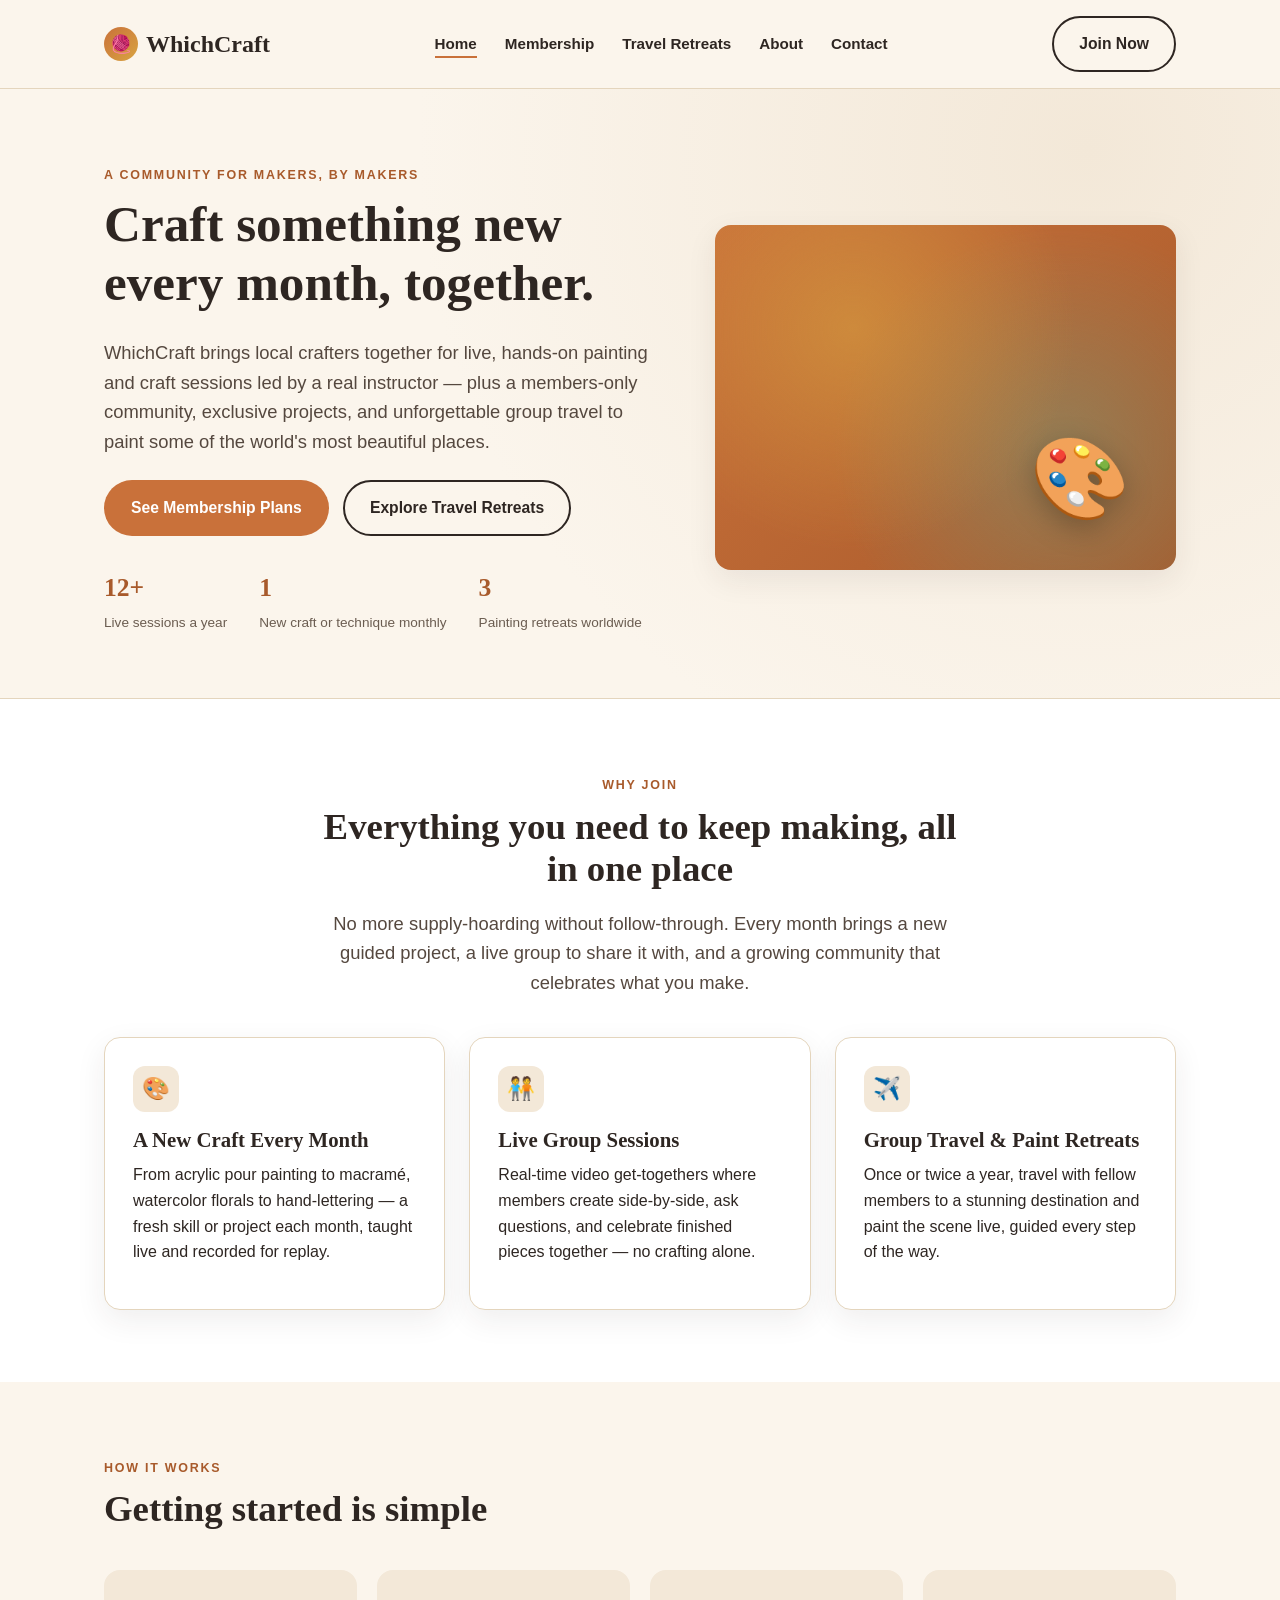
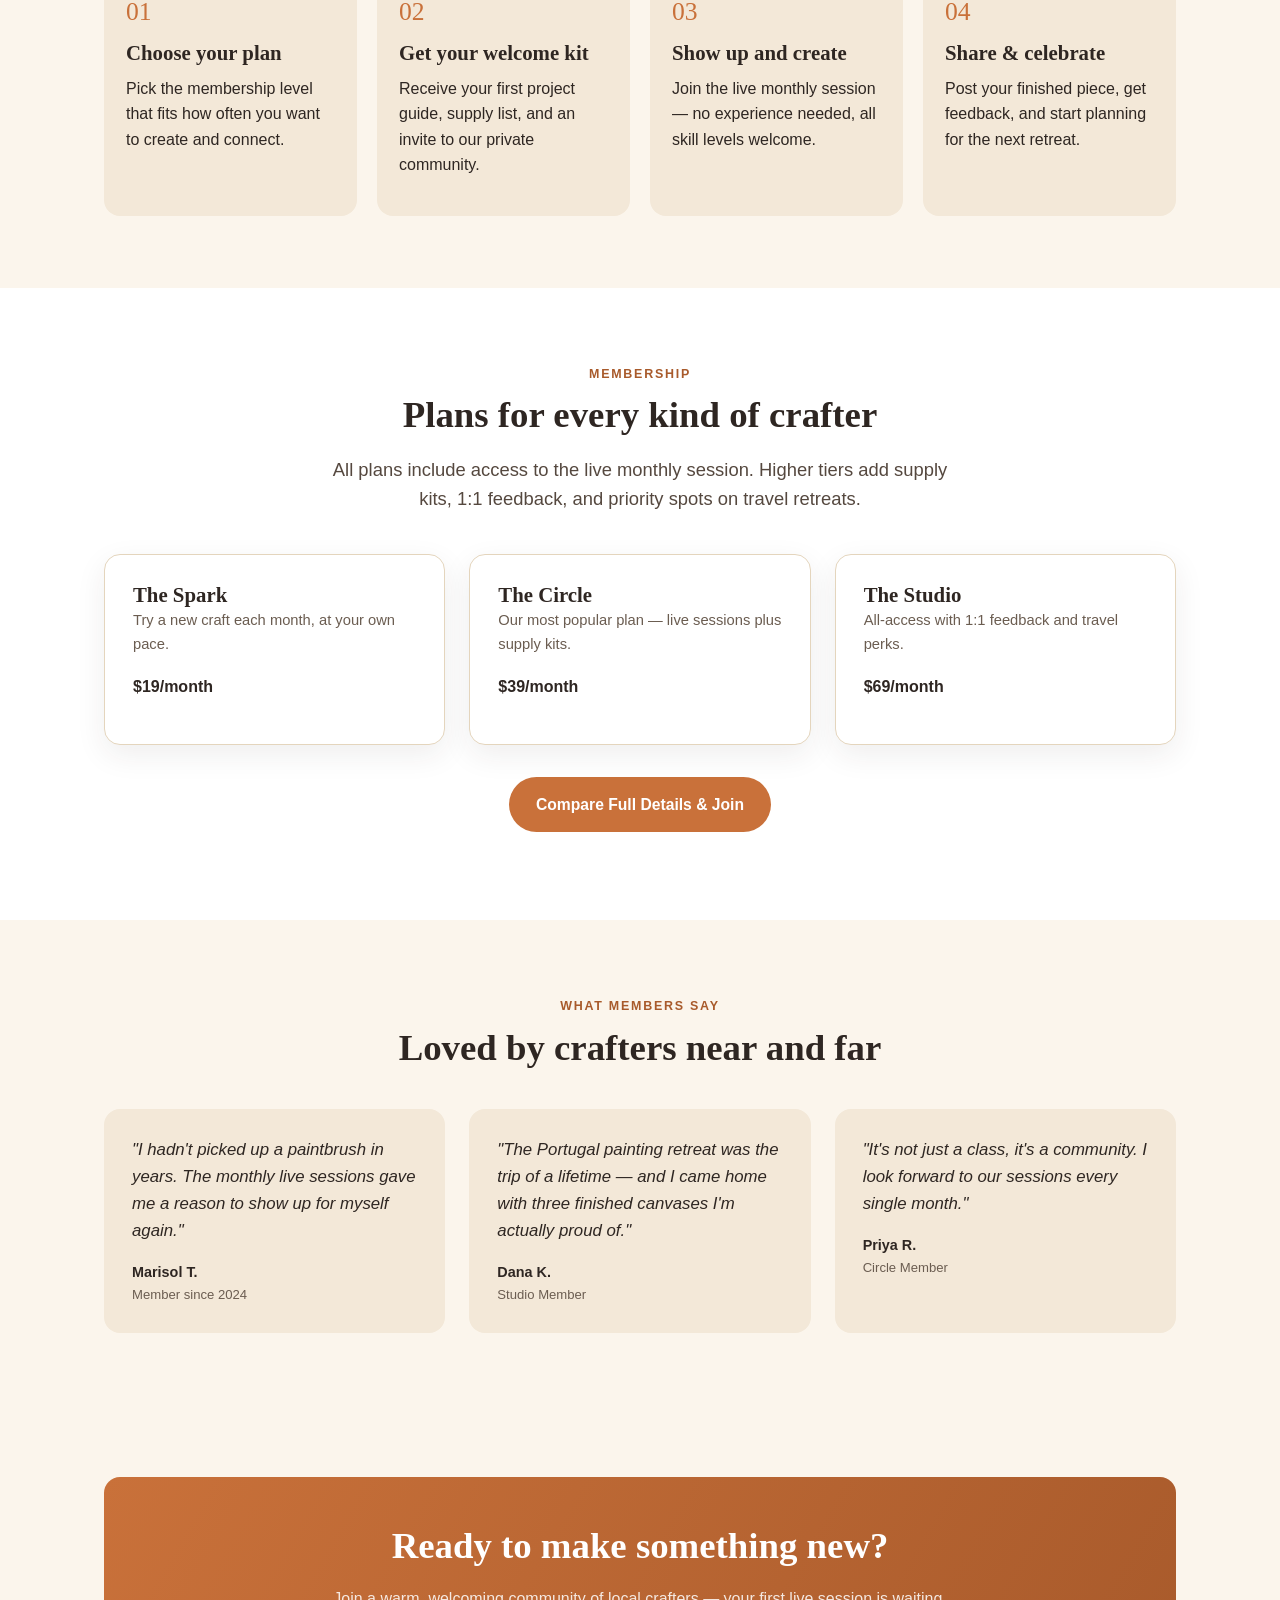
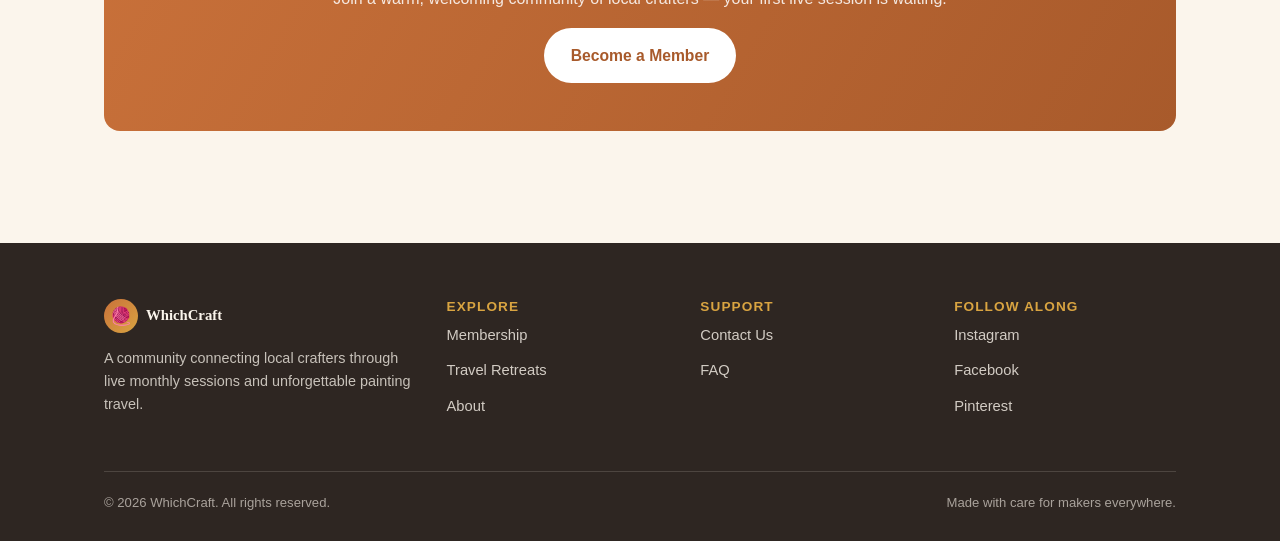
==== index.html @ 5452b260 "Build WhichCraft crafter community site - Home, Membership, Travel Retreats, About, and Contact page" ====
<!doctype html>
<html lang="en">
<head>
<meta charset="UTF-8" />
<meta name="viewport" content="width=device-width, initial-scale=1.0" />
<title>WhichCraft — A Community for Local Crafters</title>
<meta name="description" content="Join WhichCraft: monthly live craft &amp; painting get-togethers, a supportive maker community, and group painting travel retreats around the world." />
<link rel="icon" href="data:image/svg+xml,<svg xmlns=%22http://www.w3.org/2000/svg%22 viewBox=%220 0 100 100%22><text y=%22.9em%22 font-size=%2290%22>🎨</text></svg>" />
<link rel="stylesheet" href="css/style.css" />
</head>
<body>

<header class="site-header">
  <nav class="nav">
    <a href="index.html" class="brand"><span class="mark">🧶</span> WhichCraft</a>
    <ul class="nav-links">
      <li><a href="index.html">Home</a></li>
      <li><a href="membership.html">Membership</a></li>
      <li><a href="travel.html">Travel Retreats</a></li>
      <li><a href="about.html">About</a></li>
      <li><a href="contact.html">Contact</a></li>
    </ul>
    <div class="nav-cta">
      <a href="membership.html" class="btn btn-outline">Join Now</a>
      <button class="nav-toggle" aria-label="Toggle navigation" aria-expanded="false">☰</button>
    </div>
  </nav>
</header>

<section class="hero">
  <div class="wrap hero-grid">
    <div>
      <span class="eyebrow">A community for makers, by makers</span>
      <h1>Craft something new every month, together.</h1>
      <p class="lede">WhichCraft brings local crafters together for live, hands-on painting and craft sessions led by a real instructor — plus a members-only community, exclusive projects, and unforgettable group travel to paint some of the world's most beautiful places.</p>
      <div class="hero-actions">
        <a href="membership.html" class="btn btn-primary">See Membership Plans</a>
        <a href="travel.html" class="btn btn-outline">Explore Travel Retreats</a>
      </div>
      <div class="hero-stats">
        <div class="stat"><b>12+</b><span>Live sessions a year</span></div>
        <div class="stat"><b>1</b><span>New craft or technique monthly</span></div>
        <div class="stat"><b>3</b><span>Painting retreats worldwide</span></div>
      </div>
    </div>
    <div class="hero-art" role="img" aria-label="Illustration of a paintbrush and craft supplies"></div>
  </div>
</section>

<section class="section-alt">
  <div class="wrap">
    <div class="section-head center mx-auto">
      <span class="eyebrow">Why join</span>
      <h2>Everything you need to keep making, all in one place</h2>
      <p class="lede mx-auto">No more supply-hoarding without follow-through. Every month brings a new guided project, a live group to share it with, and a growing community that celebrates what you make.</p>
    </div>
    <div class="grid-3">
      <div class="card">
        <div class="icon">🎨</div>
        <h3>A New Craft Every Month</h3>
        <p>From acrylic pour painting to macramé, watercolor florals to hand-lettering — a fresh skill or project each month, taught live and recorded for replay.</p>
      </div>
      <div class="card">
        <div class="icon">🧑‍🤝‍🧑</div>
        <h3>Live Group Sessions</h3>
        <p>Real-time video get-togethers where members create side-by-side, ask questions, and celebrate finished pieces together — no crafting alone.</p>
      </div>
      <div class="card">
        <div class="icon">✈️</div>
        <h3>Group Travel &amp; Paint Retreats</h3>
        <p>Once or twice a year, travel with fellow members to a stunning destination and paint the scene live, guided every step of the way.</p>
      </div>
    </div>
  </div>
</section>

<section>
  <div class="wrap">
    <div class="section-head">
      <span class="eyebrow">How it works</span>
      <h2>Getting started is simple</h2>
    </div>
    <div class="steps">
      <div class="step">
        <div class="step-num">01</div>
        <h3>Choose your plan</h3>
        <p>Pick the membership level that fits how often you want to create and connect.</p>
      </div>
      <div class="step">
        <div class="step-num">02</div>
        <h3>Get your welcome kit</h3>
        <p>Receive your first project guide, supply list, and an invite to our private community.</p>
      </div>
      <div class="step">
        <div class="step-num">03</div>
        <h3>Show up and create</h3>
        <p>Join the live monthly session — no experience needed, all skill levels welcome.</p>
      </div>
      <div class="step">
        <div class="step-num">04</div>
        <h3>Share &amp; celebrate</h3>
        <p>Post your finished piece, get feedback, and start planning for the next retreat.</p>
      </div>
    </div>
  </div>
</section>

<section class="section-alt">
  <div class="wrap">
    <div class="section-head center mx-auto">
      <span class="eyebrow">Membership</span>
      <h2>Plans for every kind of crafter</h2>
      <p class="lede mx-auto">All plans include access to the live monthly session. Higher tiers add supply kits, 1:1 feedback, and priority spots on travel retreats.</p>
    </div>
    <div class="grid-3">
      <div class="card">
        <h3>The Spark</h3>
        <p class="plan-tagline" style="margin-top:-8px;">Try a new craft each month, at your own pace.</p>
        <p><strong>$19/month</strong></p>
      </div>
      <div class="card">
        <h3>The Circle</h3>
        <p class="plan-tagline" style="margin-top:-8px;">Our most popular plan — live sessions plus supply kits.</p>
        <p><strong>$39/month</strong></p>
      </div>
      <div class="card">
        <h3>The Studio</h3>
        <p class="plan-tagline" style="margin-top:-8px;">All-access with 1:1 feedback and travel perks.</p>
        <p><strong>$69/month</strong></p>
      </div>
    </div>
    <p class="center" style="margin-top:2em;"><a href="membership.html" class="btn btn-primary">Compare Full Details &amp; Join</a></p>
  </div>
</section>

<section>
  <div class="wrap">
    <div class="section-head center mx-auto">
      <span class="eyebrow">What members say</span>
      <h2>Loved by crafters near and far</h2>
    </div>
    <div class="grid-3">
      <div class="quote-card">
        <p>"I hadn't picked up a paintbrush in years. The monthly live sessions gave me a reason to show up for myself again."</p>
        <div class="quote-name">Marisol T.</div>
        <div class="quote-role">Member since 2024</div>
      </div>
      <div class="quote-card">
        <p>"The Portugal painting retreat was the trip of a lifetime — and I came home with three finished canvases I'm actually proud of."</p>
        <div class="quote-name">Dana K.</div>
        <div class="quote-role">Studio Member</div>
      </div>
      <div class="quote-card">
        <p>"It's not just a class, it's a community. I look forward to our sessions every single month."</p>
        <div class="quote-name">Priya R.</div>
        <div class="quote-role">Circle Member</div>
      </div>
    </div>
  </div>
</section>

<section>
  <div class="wrap">
    <div class="cta-band">
      <h2>Ready to make something new?</h2>
      <p>Join a warm, welcoming community of local crafters — your first live session is waiting.</p>
      <a href="membership.html" class="btn btn-light">Become a Member</a>
    </div>
  </div>
</section>

<footer class="site-footer">
  <div class="wrap">
    <div class="footer-grid">
      <div>
        <a href="index.html" class="brand" style="color:var(--cream);"><span class="mark">🧶</span> WhichCraft</a>
        <p style="margin-top:14px; color:rgba(251,245,236,0.75); font-size:0.9rem;">A community connecting local crafters through live monthly sessions and unforgettable painting travel.</p>
      </div>
      <div>
        <h4>Explore</h4>
        <ul>
          <li><a href="membership.html">Membership</a></li>
          <li><a href="travel.html">Travel Retreats</a></li>
          <li><a href="about.html">About</a></li>
        </ul>
      </div>
      <div>
        <h4>Support</h4>
        <ul>
          <li><a href="contact.html">Contact Us</a></li>
          <li><a href="membership.html#faq">FAQ</a></li>
        </ul>
      </div>
      <div>
        <h4>Follow Along</h4>
        <ul>
          <li><a href="#">Instagram</a></li>
          <li><a href="#">Facebook</a></li>
          <li><a href="#">Pinterest</a></li>
        </ul>
      </div>
    </div>
    <div class="footer-bottom">
      <span>© <span id="year"></span> WhichCraft. All rights reserved.</span>
      <span>Made with care for makers everywhere.</span>
    </div>
  </div>
</footer>

<script src="js/main.js"></script>
</body>
</html>
---- css/style.css ----
/* =========================================================
   WhichCraft — shared stylesheet
   A warm, handmade-feeling palette for a crafting community site.
   ========================================================= */

:root {
  --clay: #c9713a;
  --clay-dark: #a85a2b;
  --ink: #2e2622;
  --cream: #fbf5ec;
  --cream-alt: #f3e8d8;
  --sage: #7c9473;
  --sage-dark: #5f7458;
  --gold: #d9a441;
  --line: #e4d5bd;
  --white: #ffffff;
  --shadow: 0 10px 30px rgba(46, 38, 34, 0.08);
  --radius: 16px;
  --max: 1120px;
  --serif: Georgia, 'Iowan Old Style', 'Palatino Linotype', Palatino, serif;
  --sans: -apple-system, BlinkMacSystemFont, 'Segoe UI', Helvetica, Arial, sans-serif;
}

* { box-sizing: border-box; }

html { scroll-behavior: smooth; }

body {
  margin: 0;
  font-family: var(--sans);
  color: var(--ink);
  background: var(--cream);
  line-height: 1.6;
}

img { max-width: 100%; display: block; }

a { color: inherit; }

.wrap {
  max-width: var(--max);
  margin: 0 auto;
  padding: 0 24px;
}

h1, h2, h3, h4 {
  font-family: var(--serif);
  font-weight: 700;
  line-height: 1.15;
  margin: 0 0 0.5em;
}

h1 { font-size: clamp(2.1rem, 4vw, 3.2rem); }
h2 { font-size: clamp(1.6rem, 3vw, 2.3rem); }
h3 { font-size: 1.3rem; }

p { margin: 0 0 1em; }

.eyebrow {
  display: inline-block;
  font-size: 0.78rem;
  letter-spacing: 0.14em;
  text-transform: uppercase;
  color: var(--clay-dark);
  font-weight: 700;
  margin-bottom: 0.75em;
}

.lede {
  font-size: 1.15rem;
  color: #55483f;
  max-width: 62ch;
}

/* ---------- Buttons ---------- */
.btn {
  display: inline-block;
  padding: 0.85em 1.6em;
  border-radius: 999px;
  font-weight: 700;
  font-size: 0.98rem;
  text-decoration: none;
  border: 2px solid transparent;
  cursor: pointer;
  transition: transform 0.15s ease, box-shadow 0.15s ease, background 0.15s ease;
}
.btn-primary {
  background: var(--clay);
  color: var(--white);
}
.btn-primary:hover { background: var(--clay-dark); transform: translateY(-1px); }
.btn-outline {
  background: transparent;
  border-color: var(--ink);
  color: var(--ink);
}
.btn-outline:hover { background: var(--ink); color: var(--white); }
.btn-light {
  background: var(--white);
  color: var(--clay-dark);
}
.btn-light:hover { transform: translateY(-1px); box-shadow: var(--shadow); }
.btn-block { display: block; width: 100%; text-align: center; }
.btn:disabled, .btn[aria-disabled="true"] {
  opacity: 0.55;
  cursor: not-allowed;
  transform: none !important;
}

/* ---------- Header / nav ---------- */
.site-header {
  position: sticky;
  top: 0;
  z-index: 50;
  background: rgba(251, 245, 236, 0.92);
  backdrop-filter: blur(6px);
  border-bottom: 1px solid var(--line);
}
.nav {
  display: flex;
  align-items: center;
  justify-content: space-between;
  padding: 16px 24px;
  max-width: var(--max);
  margin: 0 auto;
}
.brand {
  font-family: var(--serif);
  font-size: 1.5rem;
  font-weight: 700;
  text-decoration: none;
  color: var(--ink);
  display: flex;
  align-items: center;
  gap: 8px;
}
.brand .mark {
  width: 34px; height: 34px;
  border-radius: 50%;
  background: linear-gradient(135deg, var(--clay), var(--gold));
  display: inline-flex;
  align-items: center;
  justify-content: center;
  color: var(--white);
  font-size: 1.1rem;
}
.nav-links {
  display: flex;
  align-items: center;
  gap: 28px;
  list-style: none;
  margin: 0;
  padding: 0;
}
.nav-links a {
  text-decoration: none;
  font-weight: 600;
  font-size: 0.95rem;
  color: var(--ink);
  padding-bottom: 4px;
  border-bottom: 2px solid transparent;
}
.nav-links a:hover, .nav-links a.active { border-color: var(--clay); }
.nav-cta { display: flex; align-items: center; gap: 12px; }
.nav-toggle {
  display: none;
  background: none;
  border: none;
  font-size: 1.6rem;
  cursor: pointer;
  color: var(--ink);
}

@media (max-width: 860px) {
  .nav-toggle { display: block; }
  .nav-links {
    position: absolute;
    top: 100%;
    left: 0;
    right: 0;
    background: var(--cream);
    flex-direction: column;
    align-items: flex-start;
    padding: 18px 24px;
    gap: 16px;
    border-bottom: 1px solid var(--line);
    display: none;
  }
  .nav-links.open { display: flex; }
  .nav-cta .btn-outline { display: none; }
}

/* ---------- Hero ---------- */
.hero {
  padding: 72px 0 64px;
  background: radial-gradient(circle at 85% 10%, var(--cream-alt), var(--cream) 55%);
  border-bottom: 1px solid var(--line);
}
.hero-grid {
  display: grid;
  grid-template-columns: 1.1fr 0.9fr;
  gap: 48px;
  align-items: center;
}
@media (max-width: 860px) { .hero-grid { grid-template-columns: 1fr; } }
.hero-actions { display: flex; gap: 14px; flex-wrap: wrap; margin-top: 1.5em; }
.hero-art {
  aspect-ratio: 4/3;
  border-radius: var(--radius);
  background:
    radial-gradient(circle at 30% 30%, rgba(217,164,65,0.55), transparent 55%),
    radial-gradient(circle at 75% 65%, rgba(124,148,115,0.55), transparent 55%),
    linear-gradient(135deg, var(--clay), var(--clay-dark));
  box-shadow: var(--shadow);
  position: relative;
  overflow: hidden;
}
.hero-art::after {
  content: "🎨";
  position: absolute;
  font-size: 5rem;
  right: 10%;
  bottom: 8%;
  filter: drop-shadow(0 8px 14px rgba(0,0,0,0.25));
}
.hero-stats {
  display: flex;
  gap: 32px;
  margin-top: 2em;
  flex-wrap: wrap;
}
.stat b { display: block; font-family: var(--serif); font-size: 1.6rem; color: var(--clay-dark); }
.stat span { font-size: 0.85rem; color: #6b5d51; }

/* ---------- Sections ---------- */
section { padding: 72px 0; }
.section-tight { padding: 48px 0; }
.section-alt { background: var(--white); }
.section-dark {
  background: var(--ink);
  color: var(--cream);
}
.section-dark .eyebrow { color: var(--gold); }
.section-head { max-width: 640px; margin-bottom: 2.5em; }
.section-head.center { margin-left: auto; margin-right: auto; text-align: center; }

/* ---------- Cards / grids ---------- */
.grid-3 { display: grid; grid-template-columns: repeat(3, 1fr); gap: 24px; }
.grid-2 { display: grid; grid-template-columns: repeat(2, 1fr); gap: 24px; }
@media (max-width: 860px) { .grid-3, .grid-2 { grid-template-columns: 1fr; } }

.card {
  background: var(--white);
  border: 1px solid var(--line);
  border-radius: var(--radius);
  padding: 28px;
  box-shadow: var(--shadow);
}
.card .icon {
  width: 46px; height: 46px;
  border-radius: 12px;
  background: var(--cream-alt);
  display: flex; align-items: center; justify-content: center;
  font-size: 1.4rem;
  margin-bottom: 16px;
}

/* ---------- Pricing / membership ---------- */
.pricing-grid {
  display: grid;
  grid-template-columns: repeat(3, 1fr);
  gap: 24px;
  align-items: stretch;
}
@media (max-width: 940px) { .pricing-grid { grid-template-columns: 1fr; } }

.plan {
  background: var(--white);
  border: 1px solid var(--line);
  border-radius: var(--radius);
  padding: 32px 28px;
  display: flex;
  flex-direction: column;
  box-shadow: var(--shadow);
  position: relative;
}
.plan.featured {
  border: 2px solid var(--clay);
  transform: translateY(-8px);
}
.plan-badge {
  position: absolute;
  top: -14px;
  left: 28px;
  background: var(--clay);
  color: var(--white);
  font-size: 0.72rem;
  font-weight: 700;
  letter-spacing: 0.08em;
  text-transform: uppercase;
  padding: 6px 14px;
  border-radius: 999px;
}
.plan-name { font-family: var(--serif); font-size: 1.35rem; margin-bottom: 0.2em; }
.plan-tagline { color: #6b5d51; font-size: 0.92rem; margin-bottom: 1.2em; }
.plan-price { font-family: var(--serif); font-size: 2.4rem; color: var(--clay-dark); margin-bottom: 0.1em; }
.plan-price span { font-family: var(--sans); font-size: 0.95rem; color: #6b5d51; font-weight: 500; }
.plan-features {
  list-style: none;
  margin: 1.4em 0;
  padding: 0;
  flex-grow: 1;
}
.plan-features li {
  padding: 8px 0 8px 28px;
  position: relative;
  font-size: 0.95rem;
  border-top: 1px solid var(--line);
}
.plan-features li:first-child { border-top: none; }
.plan-features li::before {
  content: "✓";
  position: absolute;
  left: 0;
  color: var(--sage-dark);
  font-weight: 700;
}
.plan-note { font-size: 0.8rem; color: #8a7b6e; margin-top: 0.5em; }

/* ---------- Timeline / how it works ---------- */
.steps {
  display: grid;
  grid-template-columns: repeat(4, 1fr);
  gap: 20px;
}
@media (max-width: 860px) { .steps { grid-template-columns: 1fr 1fr; } }
@media (max-width: 540px) { .steps { grid-template-columns: 1fr; } }
.step {
  background: var(--cream-alt);
  border-radius: var(--radius);
  padding: 22px;
}
.step-num {
  font-family: var(--serif);
  font-size: 1.6rem;
  color: var(--clay);
  margin-bottom: 8px;
}

/* ---------- Testimonials ---------- */
.quote-card {
  background: var(--cream-alt);
  border-radius: var(--radius);
  padding: 28px;
}
.quote-card p { font-style: italic; font-size: 1.05rem; }
.quote-name { font-weight: 700; font-size: 0.9rem; }
.quote-role { font-size: 0.82rem; color: #6b5d51; }

/* ---------- Travel destination cards ---------- */
.dest-card {
  border-radius: var(--radius);
  overflow: hidden;
  border: 1px solid var(--line);
  background: var(--white);
  box-shadow: var(--shadow);
}
.dest-photo {
  aspect-ratio: 16/10;
  background: linear-gradient(135deg, var(--sage), var(--sage-dark));
  display: flex; align-items: center; justify-content: center;
  font-size: 2.6rem;
  color: rgba(255,255,255,0.9);
}
.dest-body { padding: 22px; }
.dest-meta {
  display: flex;
  gap: 14px;
  flex-wrap: wrap;
  font-size: 0.82rem;
  color: #6b5d51;
  margin: 10px 0 14px;
}
.dest-meta span { display: inline-flex; align-items: center; gap: 5px; }
.tag {
  display: inline-block;
  background: var(--cream-alt);
  color: var(--clay-dark);
  font-size: 0.75rem;
  font-weight: 700;
  padding: 4px 10px;
  border-radius: 999px;
  margin: 0 6px 6px 0;
}

/* ---------- Forms ---------- */
.form-card {
  background: var(--white);
  border: 1px solid var(--line);
  border-radius: var(--radius);
  padding: 32px;
  box-shadow: var(--shadow);
}
.field { margin-bottom: 20px; }
.field label {
  display: block;
  font-weight: 700;
  font-size: 0.9rem;
  margin-bottom: 6px;
}
.field .hint { font-size: 0.8rem; color: #8a7b6e; margin-top: 4px; }
input[type="text"],
input[type="email"],
input[type="tel"],
select,
textarea {
  width: 100%;
  padding: 0.75em 0.9em;
  border: 1.5px solid var(--line);
  border-radius: 10px;
  font-size: 1rem;
  font-family: var(--sans);
  background: var(--cream);
  color: var(--ink);
}
input:focus, select:focus, textarea:focus {
  outline: none;
  border-color: var(--clay);
  background: var(--white);
}
textarea { resize: vertical; min-height: 110px; }

.plan-picker {
  display: grid;
  grid-template-columns: repeat(3, 1fr);
  gap: 12px;
}
@media (max-width: 700px) { .plan-picker { grid-template-columns: 1fr; } }
.plan-option {
  border: 1.5px solid var(--line);
  border-radius: 12px;
  padding: 14px;
  cursor: pointer;
  background: var(--cream);
  transition: border-color 0.15s ease, background 0.15s ease;
}
.plan-option:has(input:checked) {
  border-color: var(--clay);
  background: var(--cream-alt);
}
.plan-option input { margin-right: 8px; }
.plan-option .po-name { font-weight: 700; }
.plan-option .po-price { color: var(--clay-dark); font-size: 0.9rem; }

.checkbox-row { display: flex; align-items: flex-start; gap: 10px; }
.checkbox-row input { margin-top: 4px; }
.checkbox-row label { font-weight: 500; font-size: 0.88rem; }

.form-note {
  background: var(--cream-alt);
  border: 1px dashed var(--clay);
  border-radius: 12px;
  padding: 14px 18px;
  font-size: 0.86rem;
  color: #6b5d51;
  margin-top: 20px;
}

.form-status {
  margin-top: 16px;
  font-size: 0.9rem;
  font-weight: 700;
  display: none;
}
.form-status.show { display: block; }
.form-status.ok { color: var(--sage-dark); }
.form-status.err { color: #a83a3a; }

/* ---------- FAQ ---------- */
.faq-item {
  border-bottom: 1px solid var(--line);
  padding: 18px 0;
}
.faq-item summary {
  font-weight: 700;
  cursor: pointer;
  font-size: 1.02rem;
  list-style: none;
  display: flex;
  justify-content: space-between;
  align-items: center;
}
.faq-item summary::-webkit-details-marker { display: none; }
.faq-item summary::after { content: "+"; font-size: 1.4rem; color: var(--clay); }
.faq-item[open] summary::after { content: "–"; }
.faq-item p { margin-top: 12px; color: #55483f; }

/* ---------- CTA band ---------- */
.cta-band {
  background: linear-gradient(120deg, var(--clay), var(--clay-dark));
  color: var(--white);
  border-radius: var(--radius);
  padding: 48px;
  text-align: center;
}
.cta-band h2 { color: var(--white); }
.cta-band p { color: rgba(255,255,255,0.85); }

/* ---------- Footer ---------- */
.site-footer {
  background: var(--ink);
  color: var(--cream);
  padding: 56px 0 28px;
  margin-top: 40px;
}
.footer-grid {
  display: grid;
  grid-template-columns: 1.4fr 1fr 1fr 1fr;
  gap: 32px;
  margin-bottom: 40px;
}
@media (max-width: 780px) { .footer-grid { grid-template-columns: 1fr 1fr; } }
.footer-grid h4 { color: var(--gold); font-size: 0.85rem; letter-spacing: 0.08em; text-transform: uppercase; font-family: var(--sans); }
.footer-grid ul { list-style: none; margin: 0; padding: 0; }
.footer-grid li { margin-bottom: 10px; }
.footer-grid a { text-decoration: none; color: rgba(251,245,236,0.8); font-size: 0.92rem; }
.footer-grid a:hover { color: var(--white); }
.footer-bottom {
  border-top: 1px solid rgba(251,245,236,0.15);
  padding-top: 20px;
  display: flex;
  justify-content: space-between;
  flex-wrap: wrap;
  gap: 10px;
  font-size: 0.82rem;
  color: rgba(251,245,236,0.6);
}

/* ---------- Page hero (inner pages) ---------- */
.page-hero {
  padding: 56px 0 44px;
  background: var(--cream-alt);
  border-bottom: 1px solid var(--line);
}

/* ---------- Utility ---------- */
.mt-0 { margin-top: 0; }
.center { text-align: center; }
.mx-auto { margin-left: auto; margin-right: auto; }
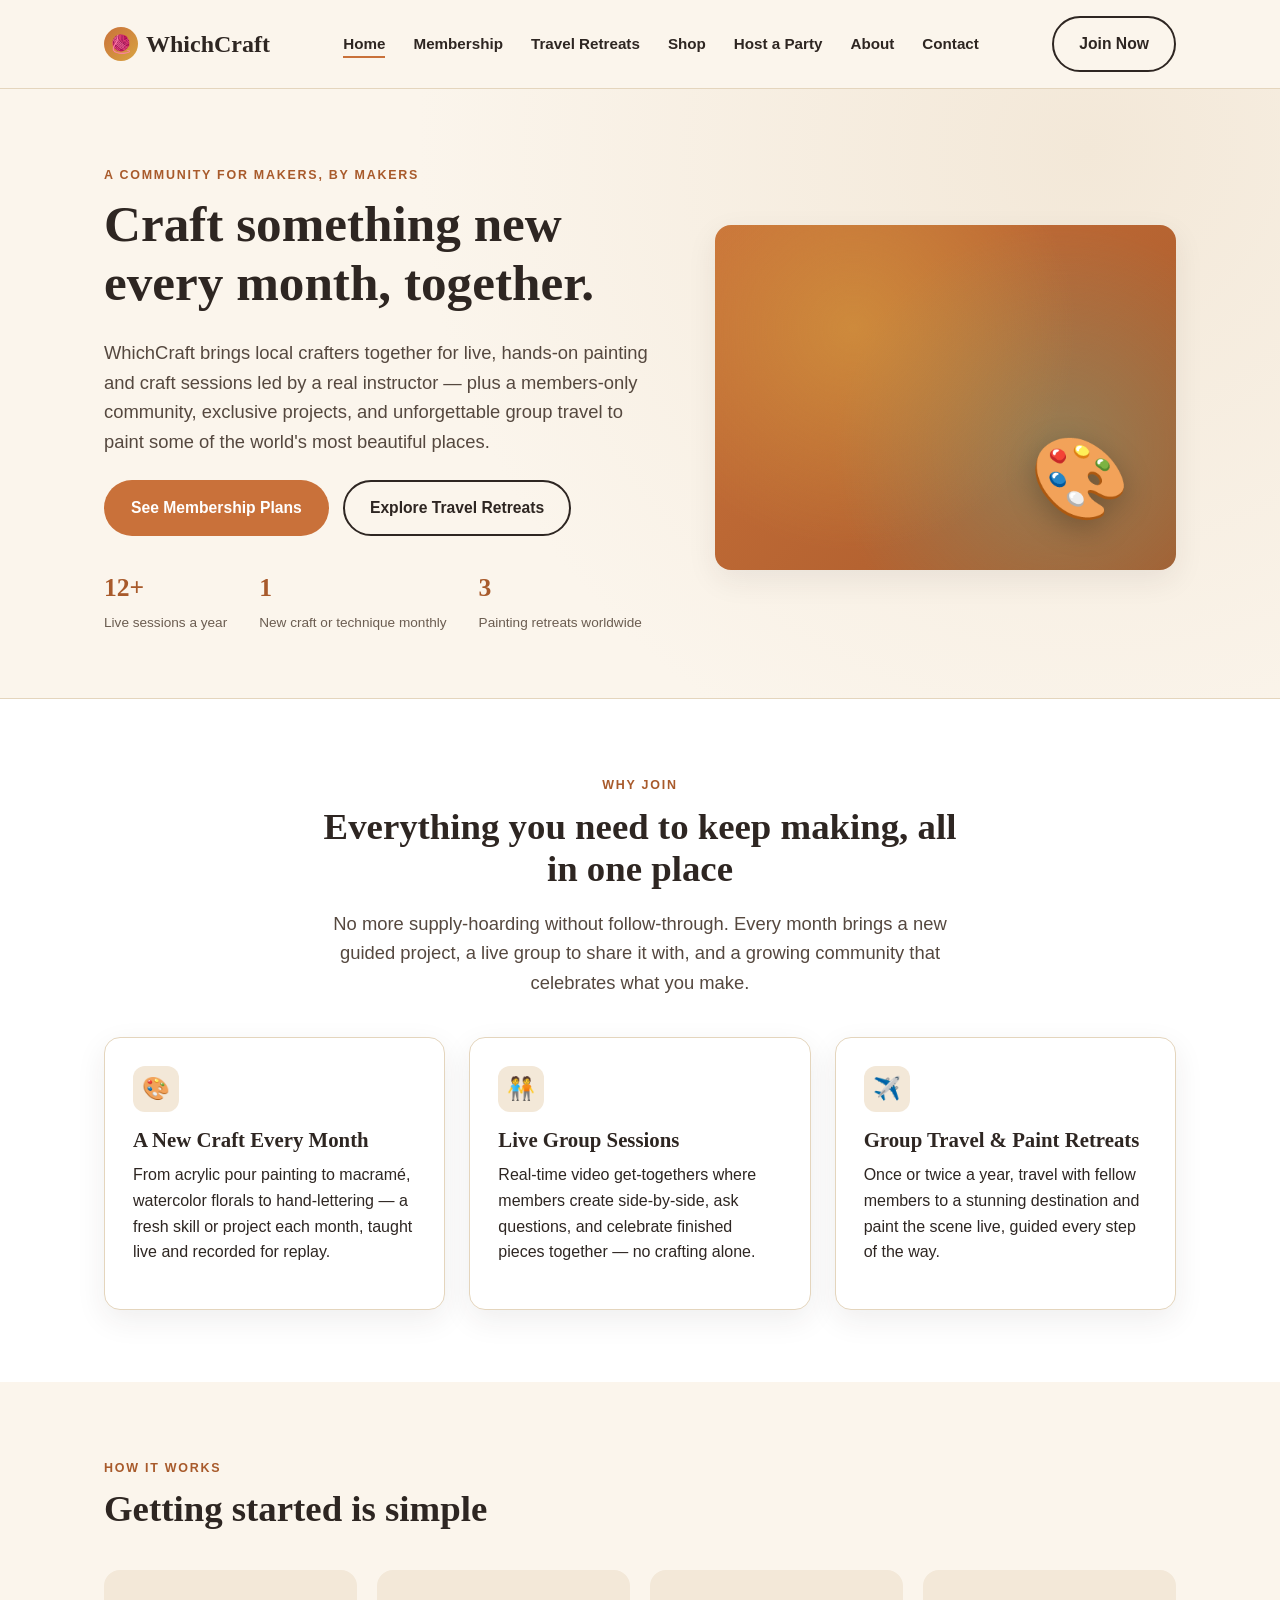
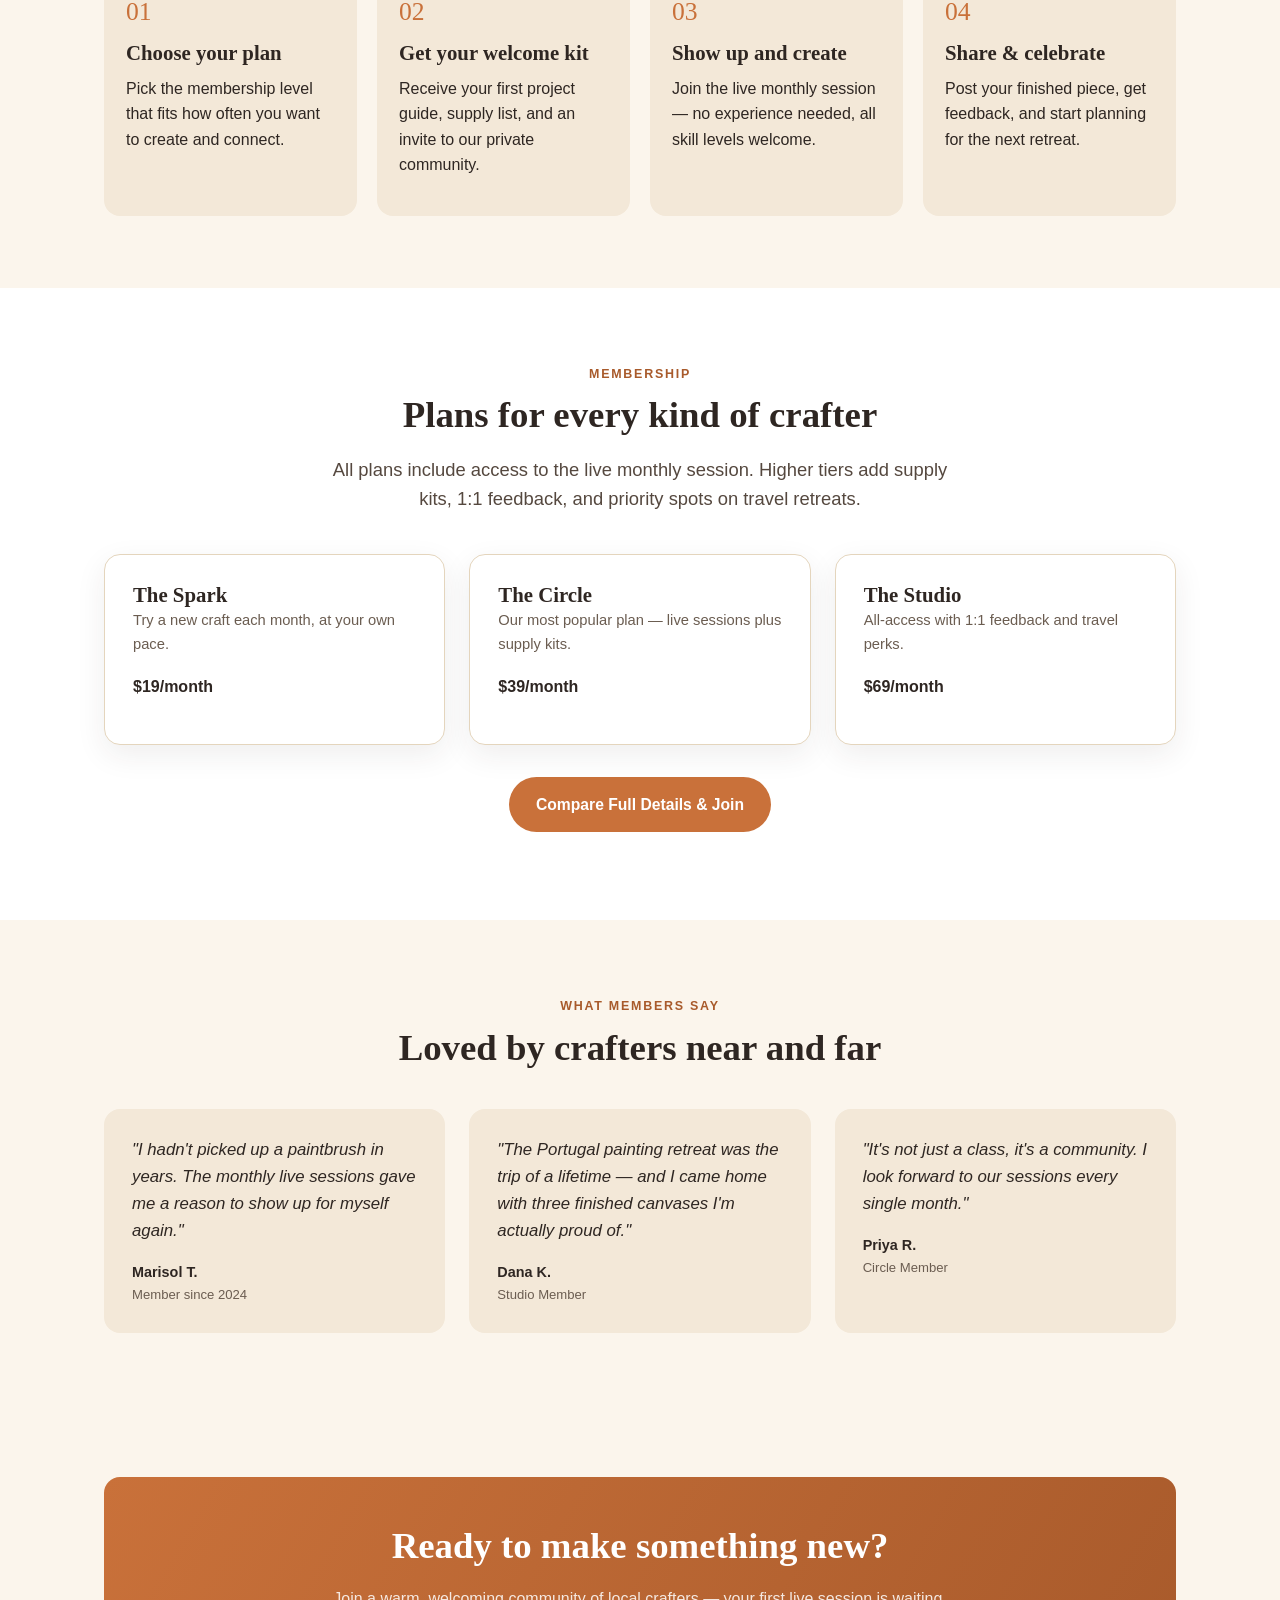
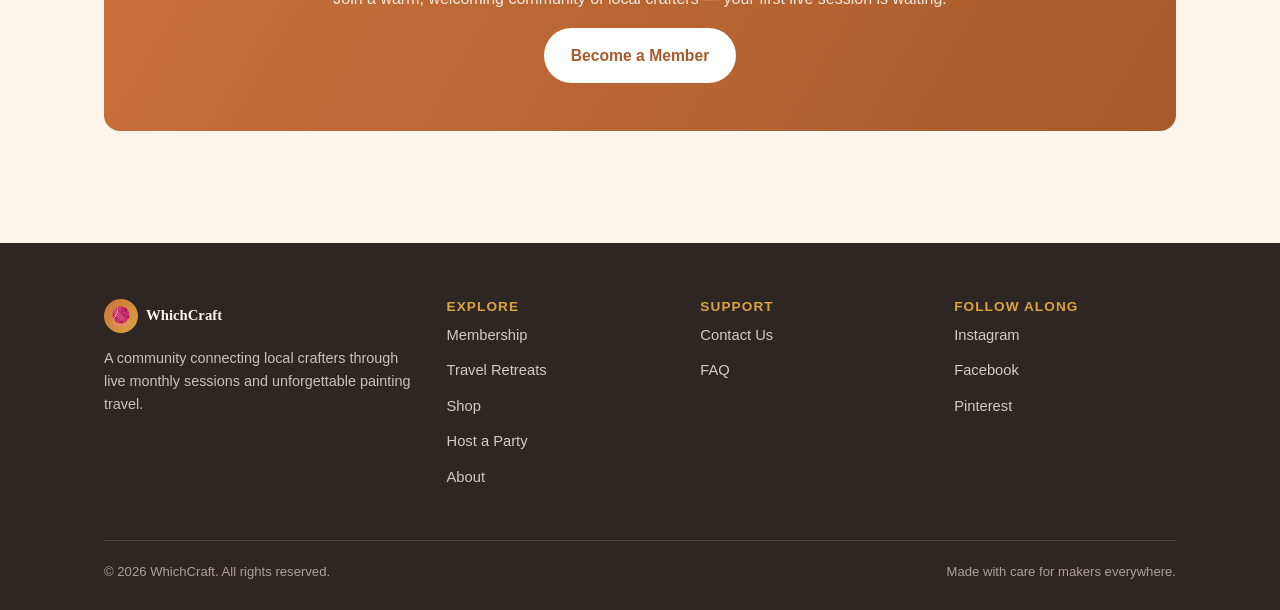
==== commit ff0e51ef: "Add Host a Party and Shop/Marketplace pages - host.html: application form for members to host a home" ====
--- a/index.html
+++ b/index.html
@@ -17,6 +17,8 @@
       <li><a href="index.html">Home</a></li>
       <li><a href="membership.html">Membership</a></li>
       <li><a href="travel.html">Travel Retreats</a></li>
+      <li><a href="shop.html">Shop</a></li>
+      <li><a href="host.html">Host a Party</a></li>
       <li><a href="about.html">About</a></li>
       <li><a href="contact.html">Contact</a></li>
     </ul>
@@ -181,6 +183,8 @@
         <ul>
           <li><a href="membership.html">Membership</a></li>
           <li><a href="travel.html">Travel Retreats</a></li>
+          <li><a href="shop.html">Shop</a></li>
+          <li><a href="host.html">Host a Party</a></li>
           <li><a href="about.html">About</a></li>
         </ul>
       </div>
--- a/css/style.css
+++ b/css/style.css
@@ -476,6 +476,46 @@
 .form-status.ok { color: var(--sage-dark); }
 .form-status.err { color: #a83a3a; }
 
+/* ---------- Teachers ---------- */
+.teacher-grid {
+  display: grid;
+  grid-template-columns: repeat(2, 1fr);
+  gap: 32px;
+}
+@media (max-width: 780px) { .teacher-grid { grid-template-columns: 1fr; } }
+.teacher-card {
+  background: var(--white);
+  border: 1px solid var(--line);
+  border-radius: var(--radius);
+  padding: 32px;
+  box-shadow: var(--shadow);
+  text-align: center;
+}
+.teacher-avatar {
+  width: 120px; height: 120px;
+  margin: 0 auto 20px;
+  border-radius: 50%;
+  display: flex; align-items: center; justify-content: center;
+  font-size: 2.6rem;
+  color: var(--white);
+  background: linear-gradient(135deg, var(--clay), var(--gold));
+}
+.teacher-card:nth-child(2) .teacher-avatar {
+  background: linear-gradient(135deg, var(--sage), var(--sage-dark));
+}
+.teacher-name { font-family: var(--serif); font-size: 1.4rem; margin-bottom: 0.15em; }
+.teacher-role {
+  font-size: 0.82rem;
+  font-weight: 700;
+  letter-spacing: 0.06em;
+  text-transform: uppercase;
+  color: var(--clay-dark);
+  margin-bottom: 1em;
+}
+.teacher-card p { text-align: left; }
+.teacher-specialties { margin-top: 1.2em; text-align: left; }
+.teacher-specialties .tag { margin-bottom: 6px; }
+
 /* ---------- FAQ ---------- */
 .faq-item {
   border-bottom: 1px solid var(--line);
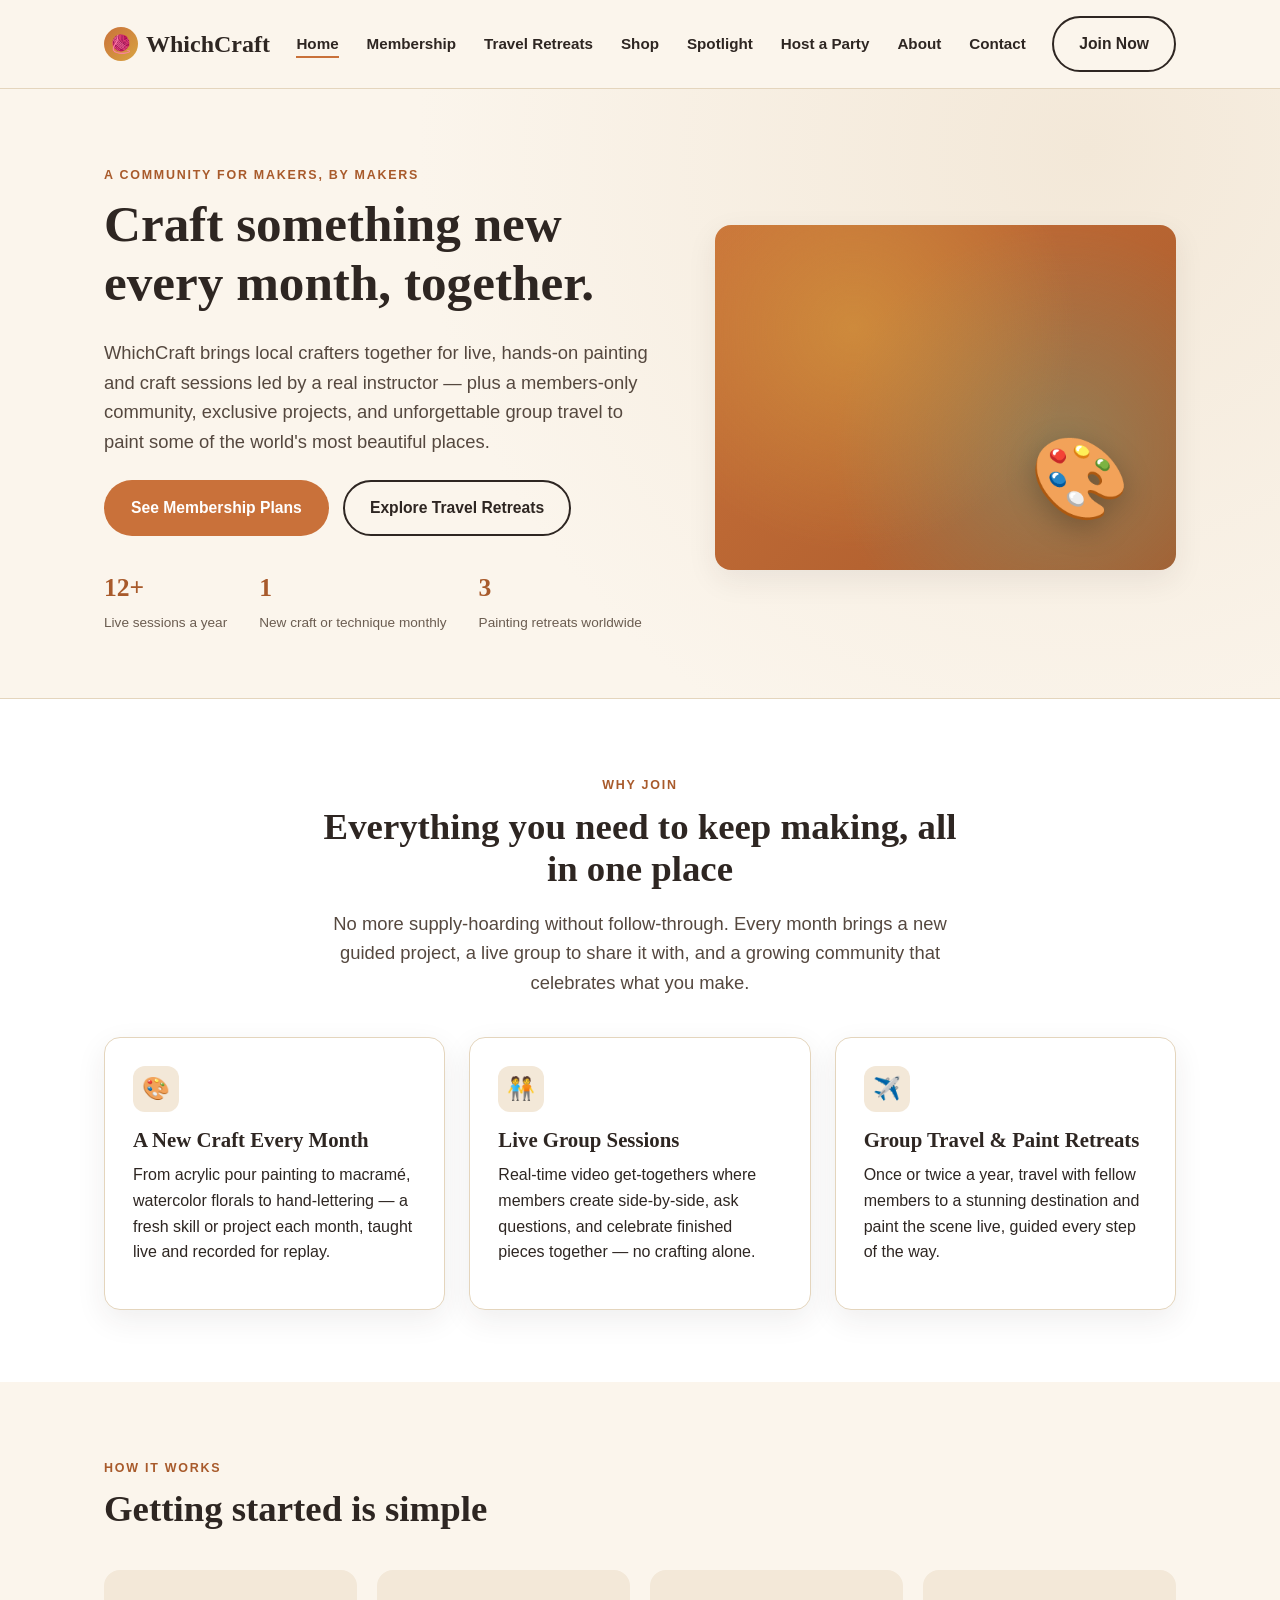
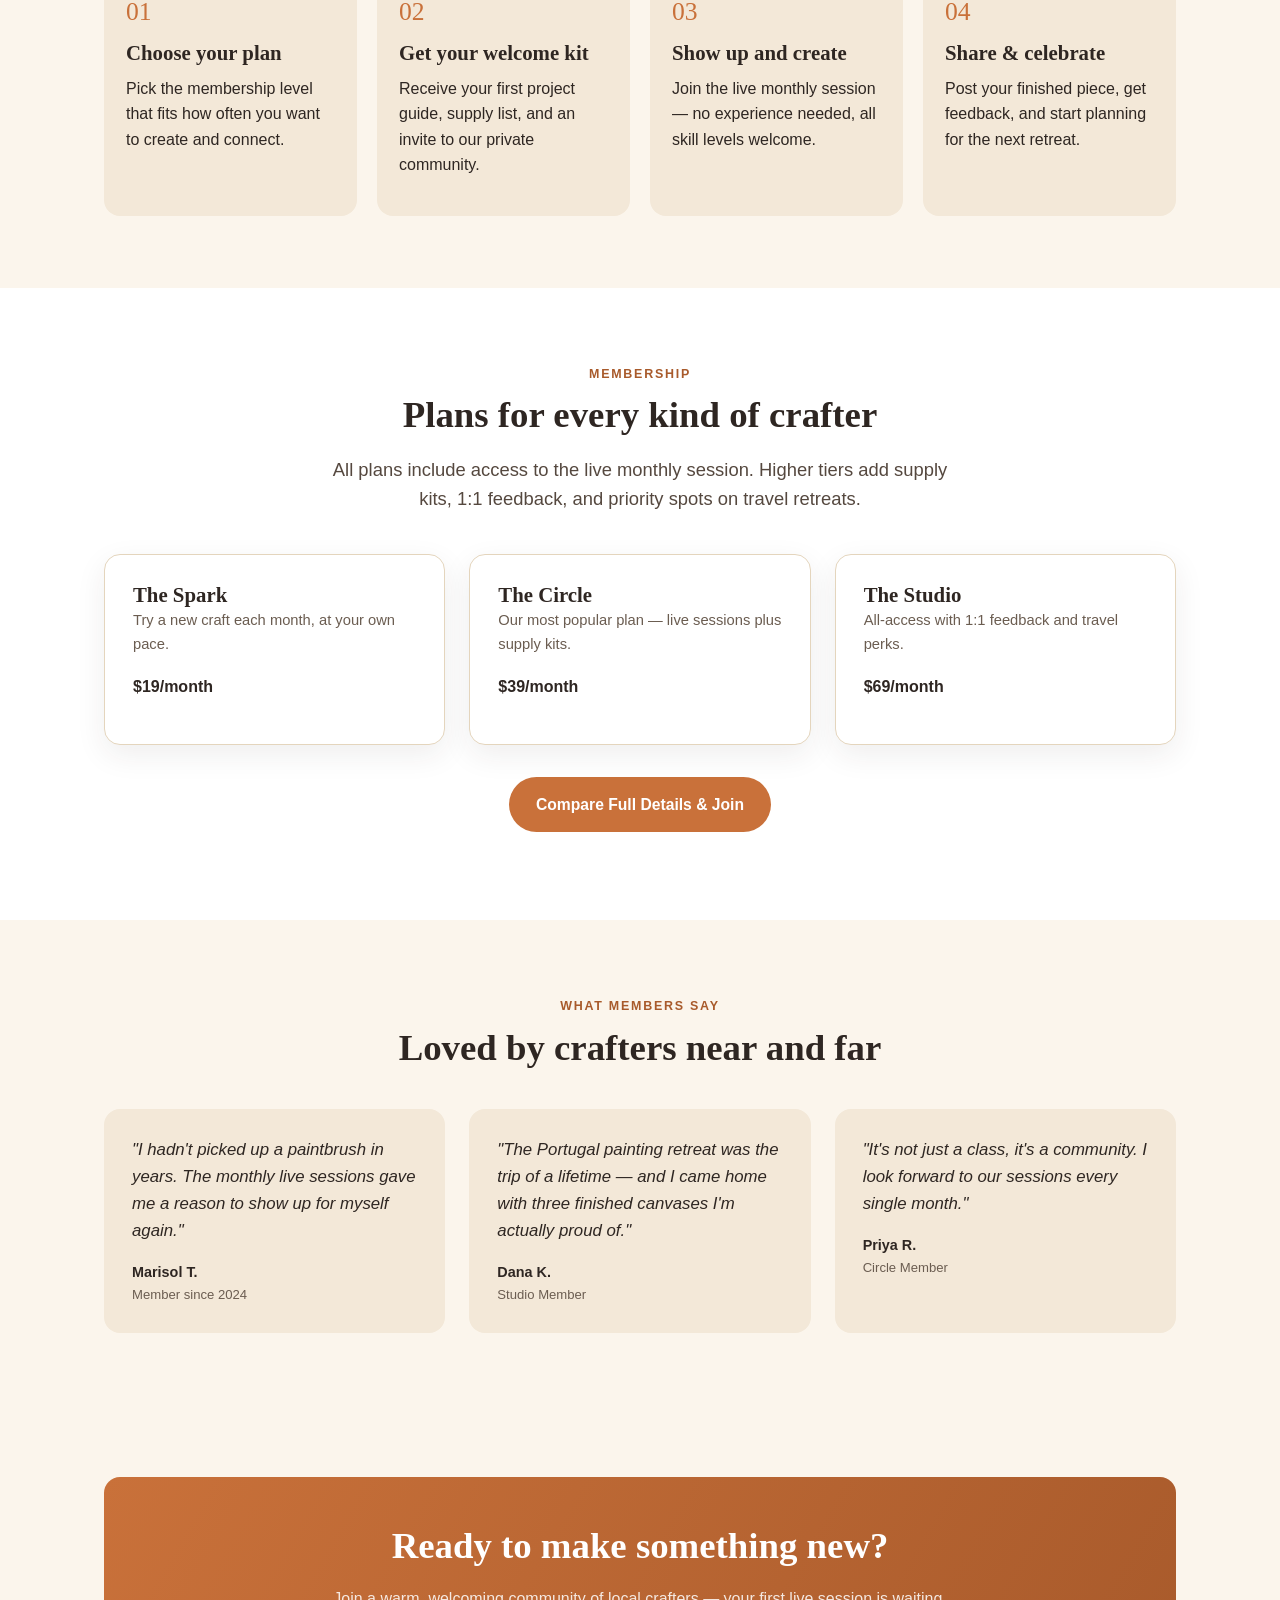
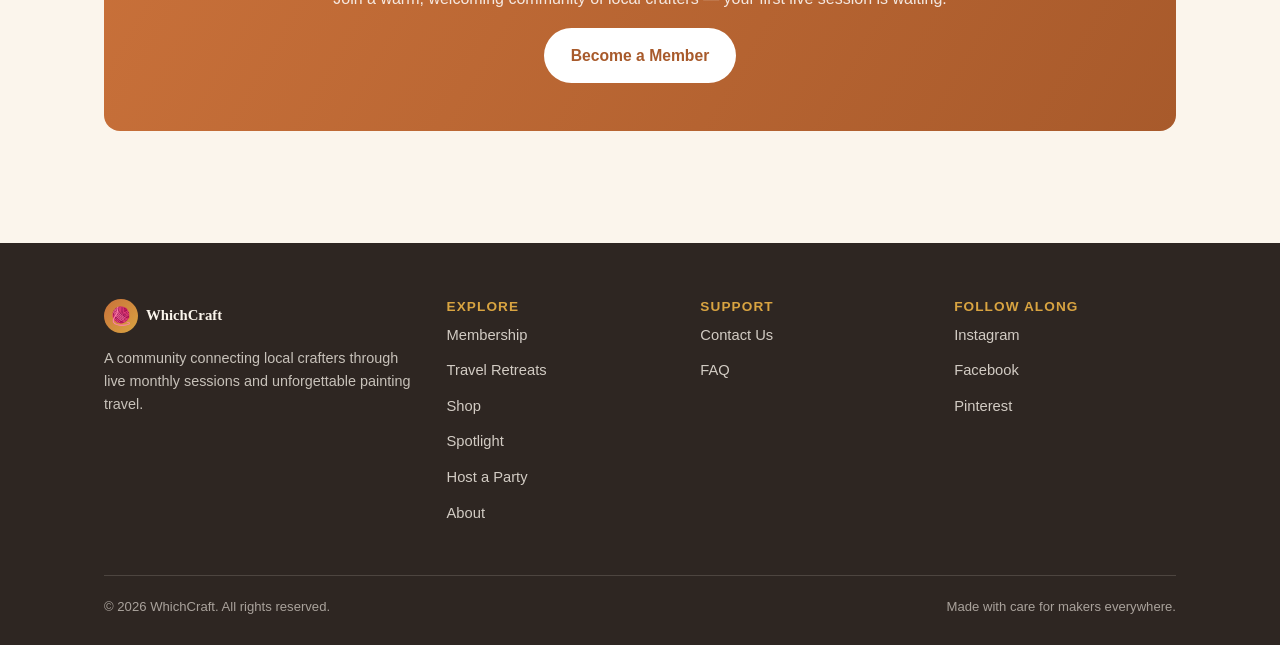
==== commit 1e4bf7df: "Restructure membership tiers and add Spotlight page - Circle is now the highest purchasable tier (wa" ====
--- a/index.html
+++ b/index.html
@@ -18,6 +18,7 @@
       <li><a href="membership.html">Membership</a></li>
       <li><a href="travel.html">Travel Retreats</a></li>
       <li><a href="shop.html">Shop</a></li>
+      <li><a href="spotlight.html">Spotlight</a></li>
       <li><a href="host.html">Host a Party</a></li>
       <li><a href="about.html">About</a></li>
       <li><a href="contact.html">Contact</a></li>
@@ -184,6 +185,7 @@
           <li><a href="membership.html">Membership</a></li>
           <li><a href="travel.html">Travel Retreats</a></li>
           <li><a href="shop.html">Shop</a></li>
+          <li><a href="spotlight.html">Spotlight</a></li>
           <li><a href="host.html">Host a Party</a></li>
           <li><a href="about.html">About</a></li>
         </ul>
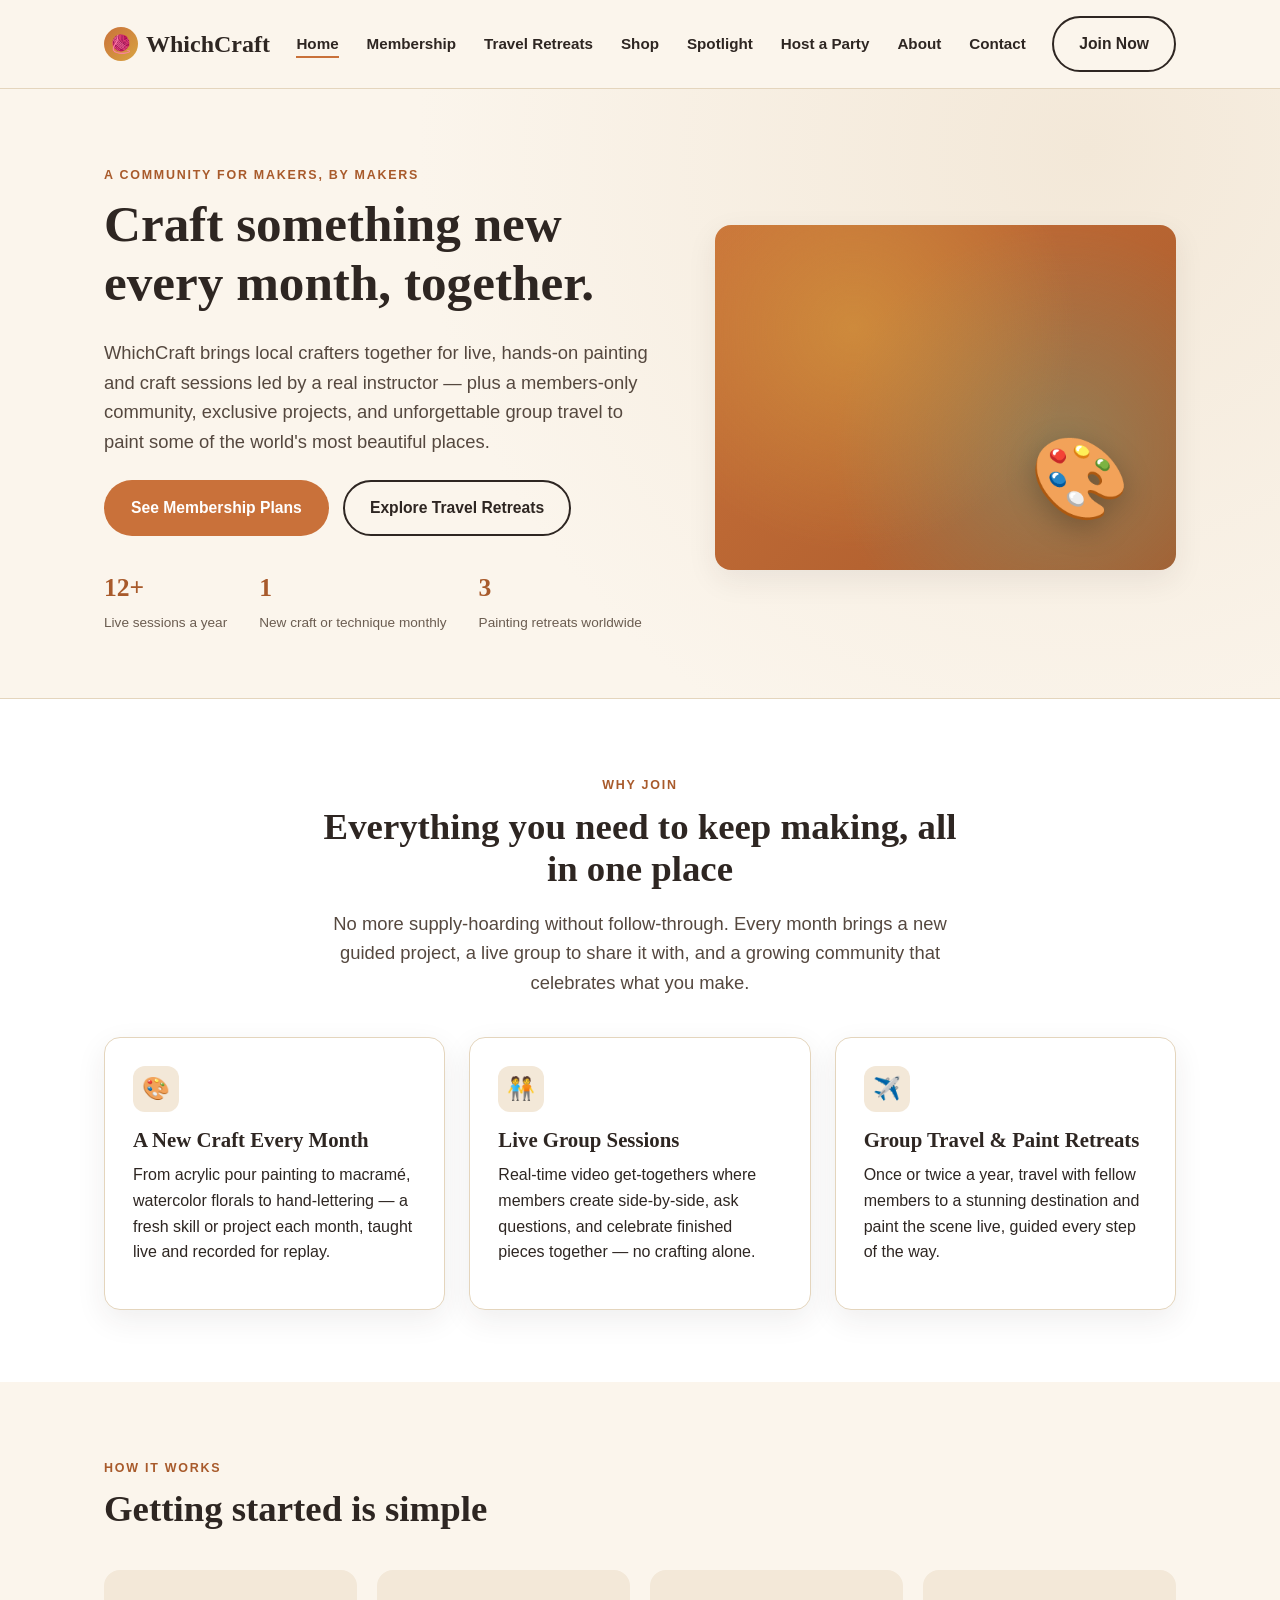
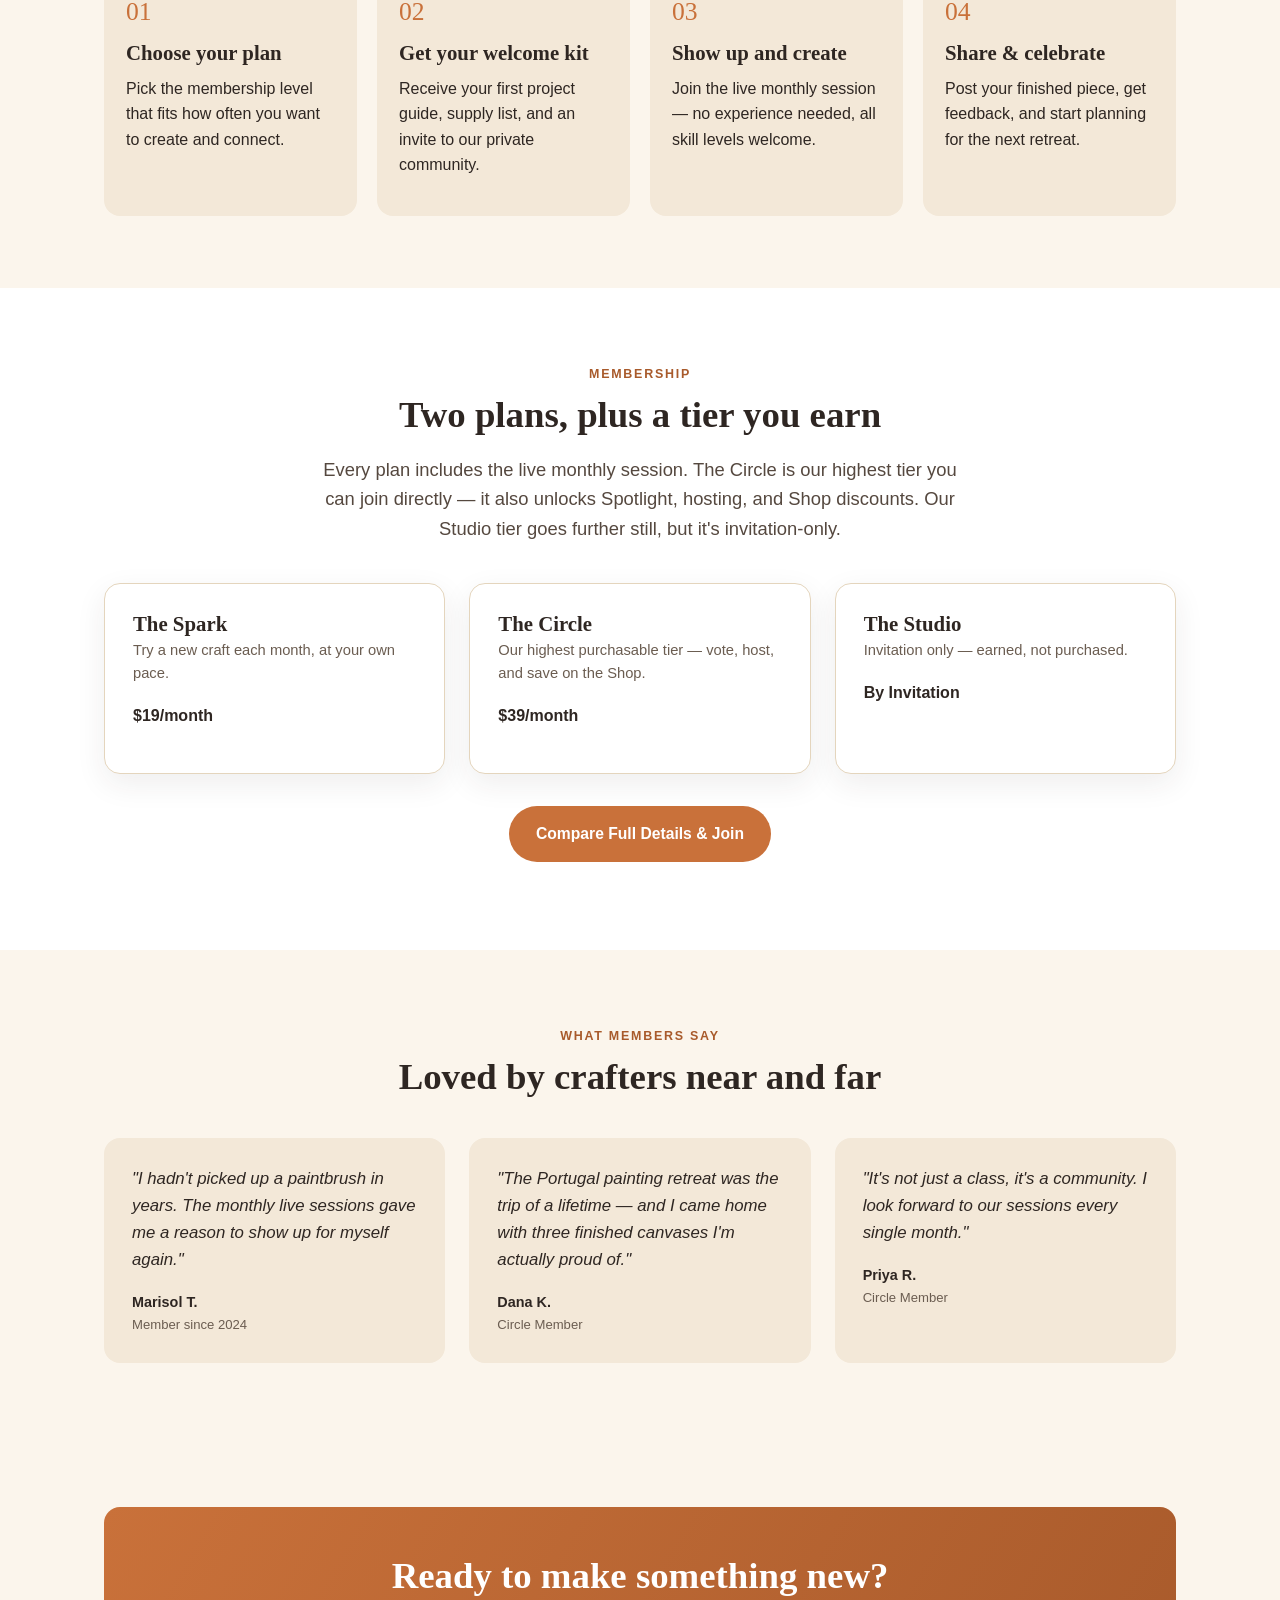
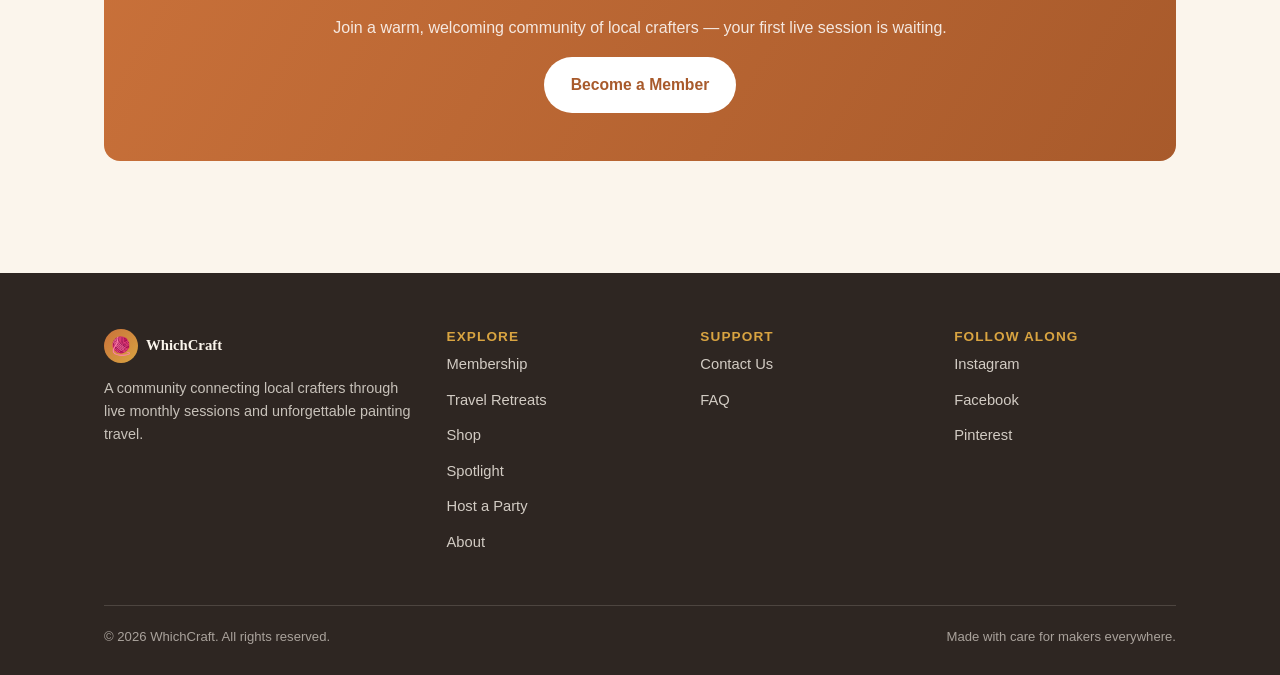
==== commit 17e4872f: "Fix stale Studio-as-purchasable copy on homepage - Plan teaser cards now show Circle as highest purc" ====
--- a/index.html
+++ b/index.html
@@ -112,8 +112,8 @@
   <div class="wrap">
     <div class="section-head center mx-auto">
       <span class="eyebrow">Membership</span>
-      <h2>Plans for every kind of crafter</h2>
-      <p class="lede mx-auto">All plans include access to the live monthly session. Higher tiers add supply kits, 1:1 feedback, and priority spots on travel retreats.</p>
+      <h2>Two plans, plus a tier you earn</h2>
+      <p class="lede mx-auto">Every plan includes the live monthly session. The Circle is our highest tier you can join directly — it also unlocks Spotlight, hosting, and Shop discounts. Our Studio tier goes further still, but it's invitation-only.</p>
     </div>
     <div class="grid-3">
       <div class="card">
@@ -123,13 +123,13 @@
       </div>
       <div class="card">
         <h3>The Circle</h3>
-        <p class="plan-tagline" style="margin-top:-8px;">Our most popular plan — live sessions plus supply kits.</p>
+        <p class="plan-tagline" style="margin-top:-8px;">Our highest purchasable tier — vote, host, and save on the Shop.</p>
         <p><strong>$39/month</strong></p>
       </div>
       <div class="card">
         <h3>The Studio</h3>
-        <p class="plan-tagline" style="margin-top:-8px;">All-access with 1:1 feedback and travel perks.</p>
-        <p><strong>$69/month</strong></p>
+        <p class="plan-tagline" style="margin-top:-8px;">Invitation only — earned, not purchased.</p>
+        <p><strong>By Invitation</strong></p>
       </div>
     </div>
     <p class="center" style="margin-top:2em;"><a href="membership.html" class="btn btn-primary">Compare Full Details &amp; Join</a></p>
@@ -151,7 +151,7 @@
       <div class="quote-card">
         <p>"The Portugal painting retreat was the trip of a lifetime — and I came home with three finished canvases I'm actually proud of."</p>
         <div class="quote-name">Dana K.</div>
-        <div class="quote-role">Studio Member</div>
+        <div class="quote-role">Circle Member</div>
       </div>
       <div class="quote-card">
         <p>"It's not just a class, it's a community. I look forward to our sessions every single month."</p>
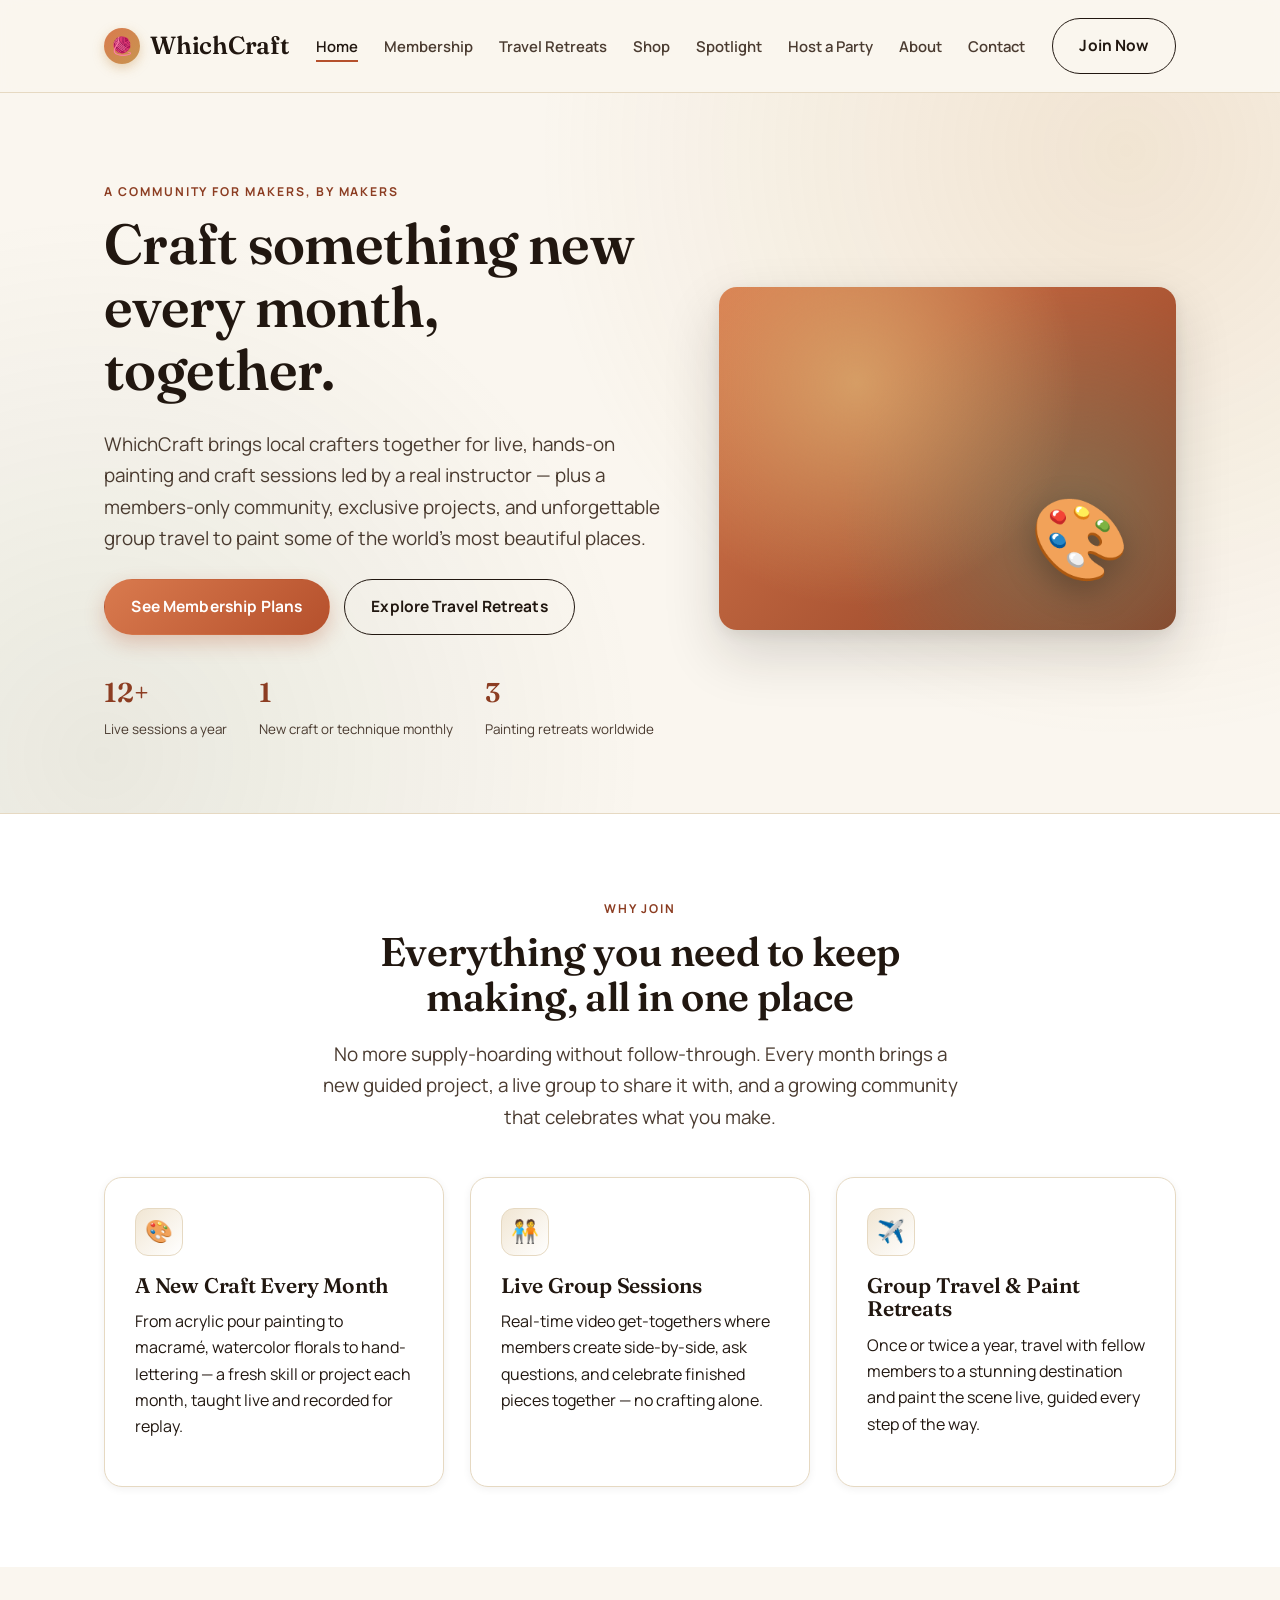
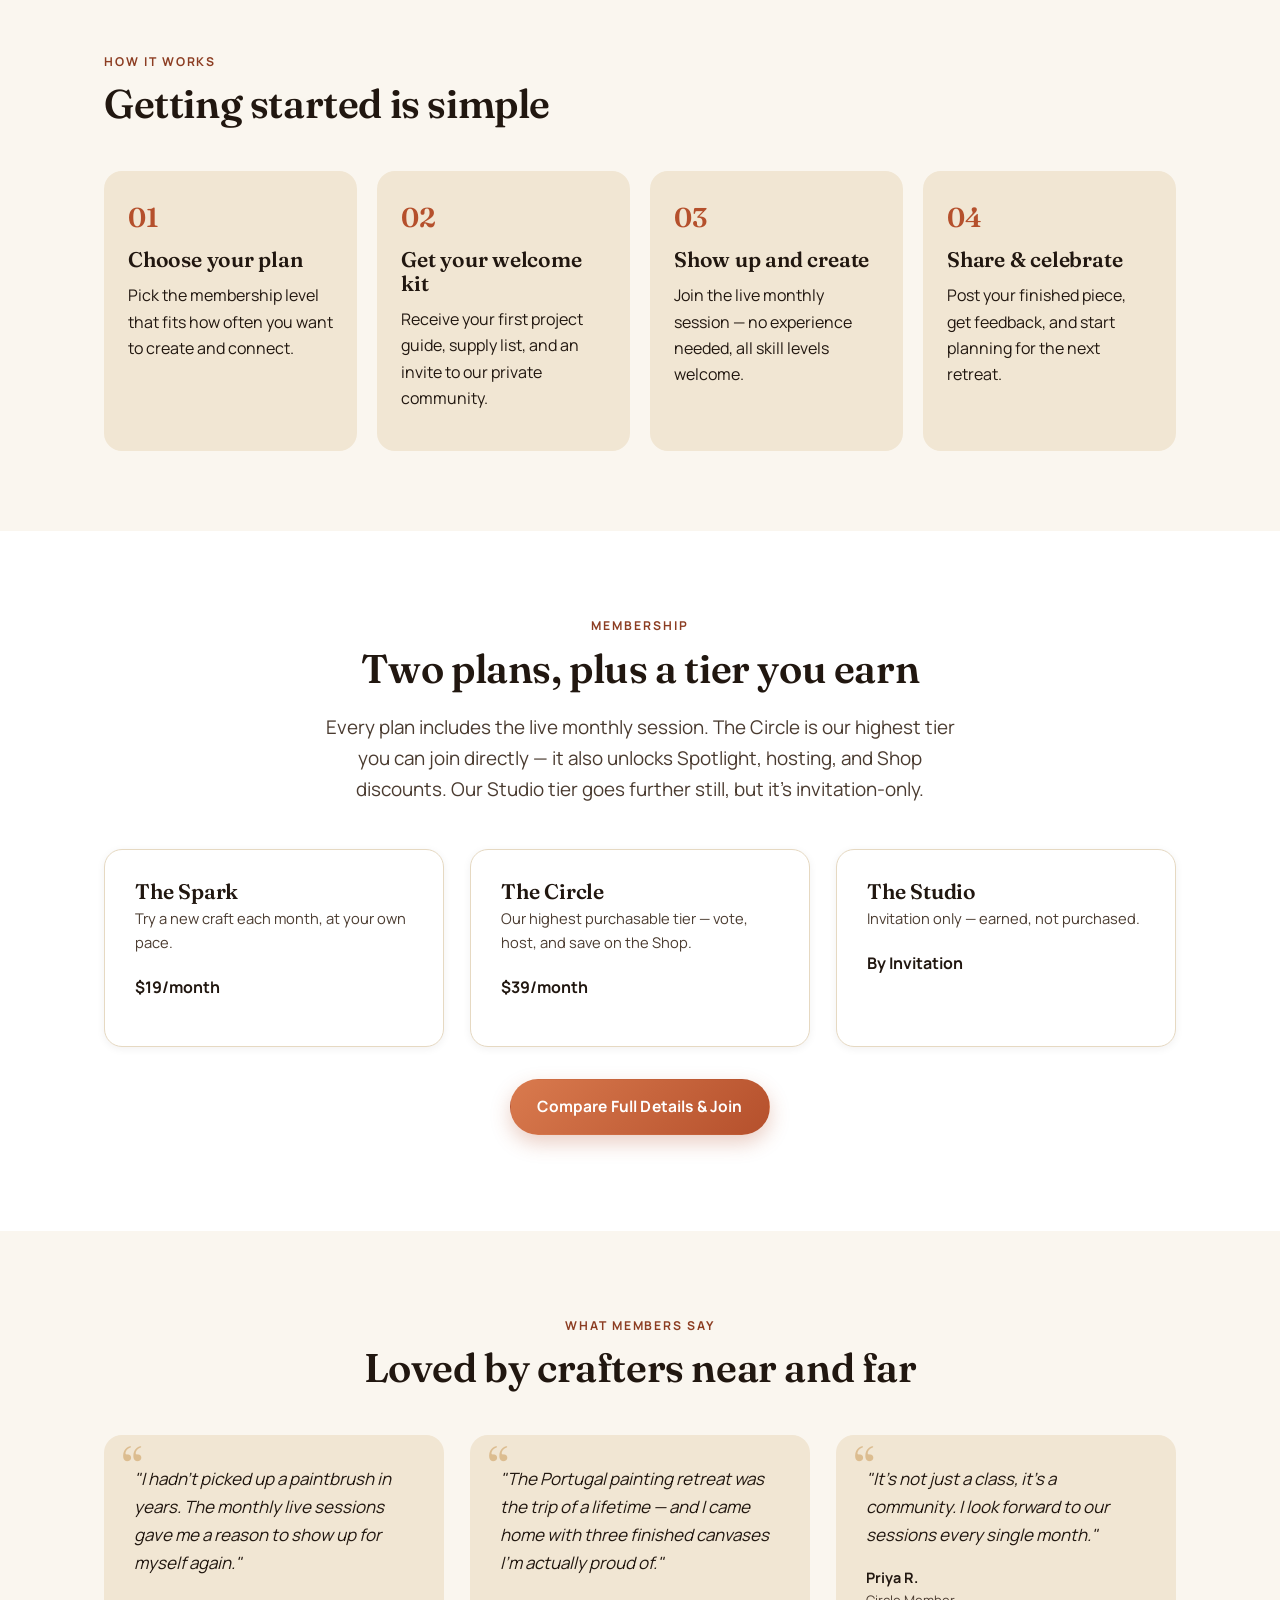
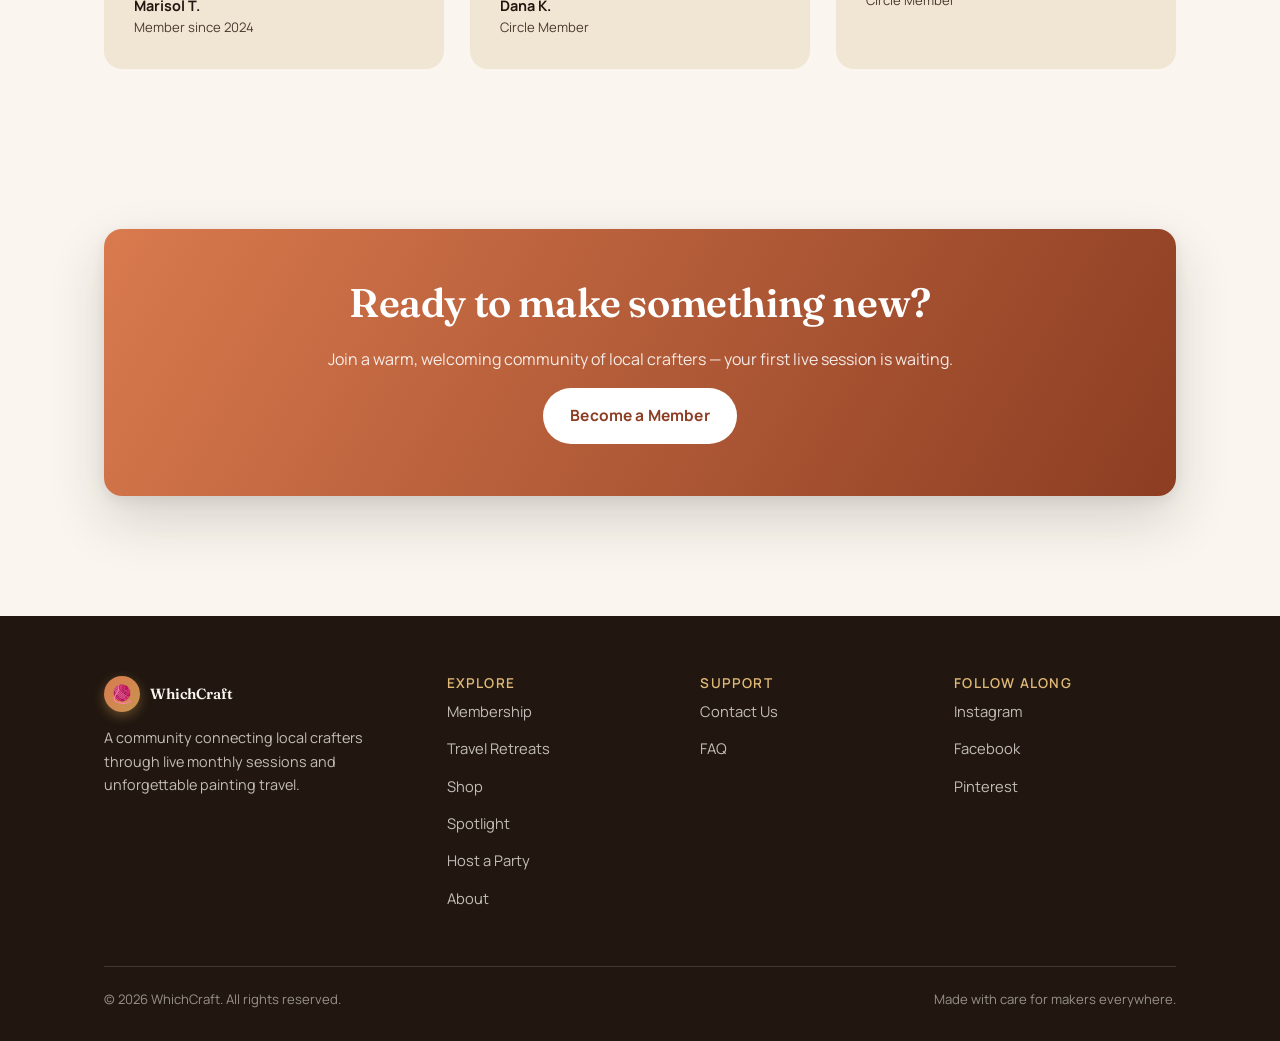
==== commit aa0dc153: "Elevate site theme and styling - New type system: Fraunces (display serif) + Manrope (sans) via   Go" ====
--- a/index.html
+++ b/index.html
@@ -6,6 +6,9 @@
 <title>WhichCraft — A Community for Local Crafters</title>
 <meta name="description" content="Join WhichCraft: monthly live craft &amp; painting get-togethers, a supportive maker community, and group painting travel retreats around the world." />
 <link rel="icon" href="data:image/svg+xml,<svg xmlns=%22http://www.w3.org/2000/svg%22 viewBox=%220 0 100 100%22><text y=%22.9em%22 font-size=%2290%22>🎨</text></svg>" />
+<link rel="preconnect" href="https://fonts.googleapis.com" />
+<link rel="preconnect" href="https://fonts.gstatic.com" crossorigin />
+<link href="https://fonts.googleapis.com/css2?family=Fraunces:opsz,wght@9..144,500;9..144,600;9..144,700&family=Manrope:wght@500;600;700;800&display=swap" rel="stylesheet" />
 <link rel="stylesheet" href="css/style.css" />
 </head>
 <body>
--- a/css/style.css
+++ b/css/style.css
@@ -1,24 +1,33 @@
 /* =========================================================
    WhichCraft — shared stylesheet
-   A warm, handmade-feeling palette for a crafting community site.
+   A refined, elevated take on a warm, handmade-feeling craft brand.
+   Type: Fraunces (display serif) + Manrope (sans) via Google Fonts —
+   linked in each page's <head>.
    ========================================================= */
 
 :root {
-  --clay: #c9713a;
-  --clay-dark: #a85a2b;
-  --ink: #2e2622;
-  --cream: #fbf5ec;
-  --cream-alt: #f3e8d8;
-  --sage: #7c9473;
-  --sage-dark: #5f7458;
-  --gold: #d9a441;
-  --line: #e4d5bd;
+  --clay: #b5502c;
+  --clay-dark: #8c3d22;
+  --clay-light: #d97a4e;
+  --ink: #211710;
+  --ink-soft: #4a3b30;
+  --cream: #faf6ef;
+  --cream-alt: #f1e6d3;
+  --sage: #6e8568;
+  --sage-dark: #4f6650;
+  --gold: #c89550;
+  --gold-light: #e0b978;
+  --line: #e6d9c2;
   --white: #ffffff;
-  --shadow: 0 10px 30px rgba(46, 38, 34, 0.08);
-  --radius: 16px;
+  --shadow-sm: 0 2px 8px rgba(33, 23, 16, 0.06);
+  --shadow: 0 12px 32px rgba(33, 23, 16, 0.09), 0 2px 8px rgba(33, 23, 16, 0.05);
+  --shadow-lg: 0 24px 56px rgba(33, 23, 16, 0.16), 0 4px 14px rgba(33, 23, 16, 0.08);
+  --radius: 18px;
+  --radius-sm: 12px;
   --max: 1120px;
-  --serif: Georgia, 'Iowan Old Style', 'Palatino Linotype', Palatino, serif;
-  --sans: -apple-system, BlinkMacSystemFont, 'Segoe UI', Helvetica, Arial, sans-serif;
+  --serif: 'Fraunces', Georgia, 'Iowan Old Style', 'Palatino Linotype', Palatino, serif;
+  --sans: 'Manrope', -apple-system, BlinkMacSystemFont, 'Segoe UI', Helvetica, Arial, sans-serif;
+  --ease: cubic-bezier(0.22, 1, 0.36, 1);
 }
 
 * { box-sizing: border-box; }
@@ -30,7 +39,8 @@
   font-family: var(--sans);
   color: var(--ink);
   background: var(--cream);
-  line-height: 1.6;
+  line-height: 1.65;
+  -webkit-font-smoothing: antialiased;
 }
 
 img { max-width: 100%; display: block; }
@@ -45,61 +55,74 @@
 
 h1, h2, h3, h4 {
   font-family: var(--serif);
-  font-weight: 700;
-  line-height: 1.15;
+  font-optical-sizing: auto;
+  font-weight: 600;
+  line-height: 1.12;
+  letter-spacing: -0.01em;
   margin: 0 0 0.5em;
 }
 
-h1 { font-size: clamp(2.1rem, 4vw, 3.2rem); }
-h2 { font-size: clamp(1.6rem, 3vw, 2.3rem); }
-h3 { font-size: 1.3rem; }
+h1 { font-size: clamp(2.3rem, 4.4vw, 3.6rem); font-weight: 600; }
+h2 { font-size: clamp(1.7rem, 3.2vw, 2.5rem); }
+h3 { font-size: 1.32rem; }
 
 p { margin: 0 0 1em; }
 
 .eyebrow {
   display: inline-block;
-  font-size: 0.78rem;
-  letter-spacing: 0.14em;
+  font-size: 0.76rem;
+  letter-spacing: 0.16em;
   text-transform: uppercase;
   color: var(--clay-dark);
   font-weight: 700;
-  margin-bottom: 0.75em;
+  margin-bottom: 0.85em;
 }
 
 .lede {
-  font-size: 1.15rem;
-  color: #55483f;
+  font-size: 1.18rem;
+  color: var(--ink-soft);
   max-width: 62ch;
 }
 
 /* ---------- Buttons ---------- */
 .btn {
   display: inline-block;
-  padding: 0.85em 1.6em;
+  padding: 0.9em 1.7em;
   border-radius: 999px;
   font-weight: 700;
-  font-size: 0.98rem;
+  font-size: 0.97rem;
+  letter-spacing: 0.01em;
   text-decoration: none;
-  border: 2px solid transparent;
+  border: 1.5px solid transparent;
   cursor: pointer;
-  transition: transform 0.15s ease, box-shadow 0.15s ease, background 0.15s ease;
+  transition: transform 0.25s var(--ease), box-shadow 0.25s var(--ease), background-color 0.25s var(--ease), border-color 0.25s var(--ease), color 0.25s var(--ease);
 }
 .btn-primary {
-  background: var(--clay);
+  background: linear-gradient(135deg, var(--clay-light), var(--clay));
   color: var(--white);
-}
-.btn-primary:hover { background: var(--clay-dark); transform: translateY(-1px); }
+  box-shadow: 0 8px 20px rgba(181, 80, 44, 0.28);
+}
+.btn-primary:hover {
+  background: linear-gradient(135deg, var(--clay), var(--clay-dark));
+  transform: translateY(-2px);
+  box-shadow: 0 12px 28px rgba(181, 80, 44, 0.36);
+}
 .btn-outline {
   background: transparent;
   border-color: var(--ink);
   color: var(--ink);
 }
-.btn-outline:hover { background: var(--ink); color: var(--white); }
+.btn-outline:hover {
+  background: var(--ink);
+  color: var(--cream);
+  transform: translateY(-2px);
+  box-shadow: var(--shadow-sm);
+}
 .btn-light {
   background: var(--white);
   color: var(--clay-dark);
 }
-.btn-light:hover { transform: translateY(-1px); box-shadow: var(--shadow); }
+.btn-light:hover { transform: translateY(-2px); box-shadow: var(--shadow); }
 .btn-block { display: block; width: 100%; text-align: center; }
 .btn:disabled, .btn[aria-disabled="true"] {
   opacity: 0.55;
@@ -112,42 +135,44 @@
   position: sticky;
   top: 0;
   z-index: 50;
-  background: rgba(251, 245, 236, 0.92);
-  backdrop-filter: blur(6px);
+  background: rgba(250, 246, 239, 0.85);
+  backdrop-filter: blur(10px) saturate(160%);
   border-bottom: 1px solid var(--line);
 }
 .nav {
   display: flex;
   align-items: center;
   justify-content: space-between;
-  padding: 16px 24px;
+  padding: 18px 24px;
   max-width: var(--max);
   margin: 0 auto;
 }
 .brand {
   font-family: var(--serif);
-  font-size: 1.5rem;
-  font-weight: 700;
+  font-size: 1.55rem;
+  font-weight: 600;
+  letter-spacing: -0.01em;
   text-decoration: none;
   color: var(--ink);
   display: flex;
   align-items: center;
-  gap: 8px;
+  gap: 10px;
 }
 .brand .mark {
-  width: 34px; height: 34px;
+  width: 36px; height: 36px;
   border-radius: 50%;
-  background: linear-gradient(135deg, var(--clay), var(--gold));
+  background: linear-gradient(135deg, var(--clay-light), var(--gold));
   display: inline-flex;
   align-items: center;
   justify-content: center;
   color: var(--white);
   font-size: 1.1rem;
+  box-shadow: 0 4px 12px rgba(200, 149, 80, 0.4);
 }
 .nav-links {
   display: flex;
   align-items: center;
-  gap: 28px;
+  gap: 26px;
   list-style: none;
   margin: 0;
   padding: 0;
@@ -155,12 +180,14 @@
 .nav-links a {
   text-decoration: none;
   font-weight: 600;
-  font-size: 0.95rem;
-  color: var(--ink);
+  font-size: 0.93rem;
+  color: var(--ink-soft);
   padding-bottom: 4px;
   border-bottom: 2px solid transparent;
-}
-.nav-links a:hover, .nav-links a.active { border-color: var(--clay); }
+  transition: color 0.2s var(--ease), border-color 0.2s var(--ease);
+}
+.nav-links a:hover { color: var(--ink); }
+.nav-links a:hover, .nav-links a.active { border-color: var(--clay); color: var(--ink); }
 .nav-cta { display: flex; align-items: center; gap: 12px; }
 .nav-toggle {
   display: none;
@@ -171,7 +198,7 @@
   color: var(--ink);
 }
 
-@media (max-width: 860px) {
+@media (max-width: 900px) {
   .nav-toggle { display: block; }
   .nav-links {
     position: absolute;
@@ -192,26 +219,29 @@
 
 /* ---------- Hero ---------- */
 .hero {
-  padding: 72px 0 64px;
-  background: radial-gradient(circle at 85% 10%, var(--cream-alt), var(--cream) 55%);
+  padding: 84px 0 72px;
+  background:
+    radial-gradient(circle at 88% 8%, rgba(200, 149, 80, 0.18), transparent 45%),
+    radial-gradient(circle at 8% 92%, rgba(110, 133, 104, 0.12), transparent 40%),
+    var(--cream);
   border-bottom: 1px solid var(--line);
 }
 .hero-grid {
   display: grid;
   grid-template-columns: 1.1fr 0.9fr;
-  gap: 48px;
+  gap: 56px;
   align-items: center;
 }
 @media (max-width: 860px) { .hero-grid { grid-template-columns: 1fr; } }
-.hero-actions { display: flex; gap: 14px; flex-wrap: wrap; margin-top: 1.5em; }
+.hero-actions { display: flex; gap: 14px; flex-wrap: wrap; margin-top: 1.6em; }
 .hero-art {
   aspect-ratio: 4/3;
   border-radius: var(--radius);
   background:
-    radial-gradient(circle at 30% 30%, rgba(217,164,65,0.55), transparent 55%),
-    radial-gradient(circle at 75% 65%, rgba(124,148,115,0.55), transparent 55%),
-    linear-gradient(135deg, var(--clay), var(--clay-dark));
-  box-shadow: var(--shadow);
+    radial-gradient(circle at 30% 28%, rgba(224, 185, 120, 0.65), transparent 55%),
+    radial-gradient(circle at 78% 68%, rgba(110, 133, 104, 0.55), transparent 55%),
+    linear-gradient(135deg, var(--clay-light), var(--clay-dark));
+  box-shadow: var(--shadow-lg);
   position: relative;
   overflow: hidden;
 }
@@ -221,55 +251,62 @@
   font-size: 5rem;
   right: 10%;
   bottom: 8%;
-  filter: drop-shadow(0 8px 14px rgba(0,0,0,0.25));
+  filter: drop-shadow(0 10px 16px rgba(0,0,0,0.28));
 }
 .hero-stats {
   display: flex;
   gap: 32px;
-  margin-top: 2em;
+  margin-top: 2.2em;
   flex-wrap: wrap;
 }
-.stat b { display: block; font-family: var(--serif); font-size: 1.6rem; color: var(--clay-dark); }
-.stat span { font-size: 0.85rem; color: #6b5d51; }
+.stat b { display: block; font-family: var(--serif); font-weight: 600; font-size: 1.7rem; color: var(--clay-dark); }
+.stat span { font-size: 0.84rem; color: var(--ink-soft); }
 
 /* ---------- Sections ---------- */
-section { padding: 72px 0; }
+section { padding: 80px 0; }
 .section-tight { padding: 48px 0; }
 .section-alt { background: var(--white); }
 .section-dark {
   background: var(--ink);
   color: var(--cream);
 }
-.section-dark .eyebrow { color: var(--gold); }
-.section-head { max-width: 640px; margin-bottom: 2.5em; }
+.section-dark .eyebrow { color: var(--gold-light); }
+.section-head { max-width: 640px; margin-bottom: 2.75em; }
 .section-head.center { margin-left: auto; margin-right: auto; text-align: center; }
 
 /* ---------- Cards / grids ---------- */
-.grid-3 { display: grid; grid-template-columns: repeat(3, 1fr); gap: 24px; }
-.grid-2 { display: grid; grid-template-columns: repeat(2, 1fr); gap: 24px; }
+.grid-3 { display: grid; grid-template-columns: repeat(3, 1fr); gap: 26px; }
+.grid-2 { display: grid; grid-template-columns: repeat(2, 1fr); gap: 26px; }
 @media (max-width: 860px) { .grid-3, .grid-2 { grid-template-columns: 1fr; } }
 
 .card {
   background: var(--white);
   border: 1px solid var(--line);
   border-radius: var(--radius);
-  padding: 28px;
+  padding: 30px;
+  box-shadow: var(--shadow-sm);
+  transition: transform 0.3s var(--ease), box-shadow 0.3s var(--ease), border-color 0.3s var(--ease);
+}
+.card:hover {
+  transform: translateY(-4px);
   box-shadow: var(--shadow);
+  border-color: transparent;
 }
 .card .icon {
-  width: 46px; height: 46px;
-  border-radius: 12px;
-  background: var(--cream-alt);
+  width: 48px; height: 48px;
+  border-radius: 13px;
+  background: linear-gradient(135deg, var(--cream-alt), var(--white));
+  border: 1px solid var(--line);
   display: flex; align-items: center; justify-content: center;
   font-size: 1.4rem;
-  margin-bottom: 16px;
+  margin-bottom: 18px;
 }
 
 /* ---------- Pricing / membership ---------- */
 .pricing-grid {
   display: grid;
   grid-template-columns: repeat(3, 1fr);
-  gap: 24px;
+  gap: 26px;
   align-items: stretch;
 }
 @media (max-width: 940px) { .pricing-grid { grid-template-columns: 1fr; } }
@@ -278,33 +315,38 @@
   background: var(--white);
   border: 1px solid var(--line);
   border-radius: var(--radius);
-  padding: 32px 28px;
+  padding: 34px 30px;
   display: flex;
   flex-direction: column;
-  box-shadow: var(--shadow);
+  box-shadow: var(--shadow-sm);
   position: relative;
-}
+  transition: transform 0.3s var(--ease), box-shadow 0.3s var(--ease);
+}
+.plan:hover { transform: translateY(-3px); box-shadow: var(--shadow); }
 .plan.featured {
   border: 2px solid var(--clay);
-  transform: translateY(-8px);
-}
+  box-shadow: var(--shadow-lg);
+  transform: translateY(-10px);
+}
+.plan.featured:hover { transform: translateY(-13px); }
 .plan-badge {
   position: absolute;
-  top: -14px;
-  left: 28px;
-  background: var(--clay);
+  top: -15px;
+  left: 30px;
+  background: linear-gradient(135deg, var(--clay-light), var(--clay));
   color: var(--white);
-  font-size: 0.72rem;
-  font-weight: 700;
-  letter-spacing: 0.08em;
+  font-size: 0.71rem;
+  font-weight: 700;
+  letter-spacing: 0.09em;
   text-transform: uppercase;
-  padding: 6px 14px;
+  padding: 7px 15px;
   border-radius: 999px;
-}
-.plan-name { font-family: var(--serif); font-size: 1.35rem; margin-bottom: 0.2em; }
-.plan-tagline { color: #6b5d51; font-size: 0.92rem; margin-bottom: 1.2em; }
-.plan-price { font-family: var(--serif); font-size: 2.4rem; color: var(--clay-dark); margin-bottom: 0.1em; }
-.plan-price span { font-family: var(--sans); font-size: 0.95rem; color: #6b5d51; font-weight: 500; }
+  box-shadow: 0 6px 16px rgba(181, 80, 44, 0.35);
+}
+.plan-name { font-family: var(--serif); font-weight: 600; font-size: 1.4rem; margin-bottom: 0.2em; }
+.plan-tagline { color: var(--ink-soft); font-size: 0.92rem; margin-bottom: 1.3em; }
+.plan-price { font-family: var(--serif); font-weight: 600; font-size: 2.5rem; color: var(--clay-dark); margin-bottom: 0.1em; }
+.plan-price span { font-family: var(--sans); font-size: 0.95rem; color: var(--ink-soft); font-weight: 500; }
 .plan-features {
   list-style: none;
   margin: 1.4em 0;
@@ -312,7 +354,7 @@
   flex-grow: 1;
 }
 .plan-features li {
-  padding: 8px 0 8px 28px;
+  padding: 9px 0 9px 28px;
   position: relative;
   font-size: 0.95rem;
   border-top: 1px solid var(--line);
@@ -338,11 +380,14 @@
 .step {
   background: var(--cream-alt);
   border-radius: var(--radius);
-  padding: 22px;
-}
+  padding: 24px;
+  transition: transform 0.3s var(--ease);
+}
+.step:hover { transform: translateY(-3px); }
 .step-num {
   font-family: var(--serif);
-  font-size: 1.6rem;
+  font-weight: 600;
+  font-size: 1.7rem;
   color: var(--clay);
   margin-bottom: 8px;
 }
@@ -351,11 +396,23 @@
 .quote-card {
   background: var(--cream-alt);
   border-radius: var(--radius);
-  padding: 28px;
-}
-.quote-card p { font-style: italic; font-size: 1.05rem; }
+  padding: 30px;
+  position: relative;
+}
+.quote-card::before {
+  content: "\201C";
+  font-family: var(--serif);
+  font-size: 3.5rem;
+  color: var(--gold);
+  opacity: 0.5;
+  position: absolute;
+  top: 6px;
+  left: 18px;
+  line-height: 1;
+}
+.quote-card p { font-style: italic; font-size: 1.06rem; position: relative; z-index: 1; }
 .quote-name { font-weight: 700; font-size: 0.9rem; }
-.quote-role { font-size: 0.82rem; color: #6b5d51; }
+.quote-role { font-size: 0.82rem; color: var(--ink-soft); }
 
 /* ---------- Travel destination cards ---------- */
 .dest-card {
@@ -363,8 +420,10 @@
   overflow: hidden;
   border: 1px solid var(--line);
   background: var(--white);
-  box-shadow: var(--shadow);
-}
+  box-shadow: var(--shadow-sm);
+  transition: transform 0.3s var(--ease), box-shadow 0.3s var(--ease);
+}
+.dest-card:hover { transform: translateY(-4px); box-shadow: var(--shadow); }
 .dest-photo {
   aspect-ratio: 16/10;
   background: linear-gradient(135deg, var(--sage), var(--sage-dark));
@@ -372,13 +431,13 @@
   font-size: 2.6rem;
   color: rgba(255,255,255,0.9);
 }
-.dest-body { padding: 22px; }
+.dest-body { padding: 24px; }
 .dest-meta {
   display: flex;
   gap: 14px;
   flex-wrap: wrap;
   font-size: 0.82rem;
-  color: #6b5d51;
+  color: var(--ink-soft);
   margin: 10px 0 14px;
 }
 .dest-meta span { display: inline-flex; align-items: center; gap: 5px; }
@@ -388,7 +447,7 @@
   color: var(--clay-dark);
   font-size: 0.75rem;
   font-weight: 700;
-  padding: 4px 10px;
+  padding: 5px 11px;
   border-radius: 999px;
   margin: 0 6px 6px 0;
 }
@@ -398,7 +457,7 @@
   background: var(--white);
   border: 1px solid var(--line);
   border-radius: var(--radius);
-  padding: 32px;
+  padding: 34px;
   box-shadow: var(--shadow);
 }
 .field { margin-bottom: 20px; }
@@ -415,18 +474,20 @@
 select,
 textarea {
   width: 100%;
-  padding: 0.75em 0.9em;
+  padding: 0.78em 0.95em;
   border: 1.5px solid var(--line);
-  border-radius: 10px;
+  border-radius: var(--radius-sm);
   font-size: 1rem;
   font-family: var(--sans);
   background: var(--cream);
   color: var(--ink);
+  transition: border-color 0.2s var(--ease), background-color 0.2s var(--ease), box-shadow 0.2s var(--ease);
 }
 input:focus, select:focus, textarea:focus {
   outline: none;
   border-color: var(--clay);
   background: var(--white);
+  box-shadow: 0 0 0 4px rgba(181, 80, 44, 0.12);
 }
 textarea { resize: vertical; min-height: 110px; }
 
@@ -438,31 +499,32 @@
 @media (max-width: 700px) { .plan-picker { grid-template-columns: 1fr; } }
 .plan-option {
   border: 1.5px solid var(--line);
-  border-radius: 12px;
+  border-radius: var(--radius-sm);
   padding: 14px;
   cursor: pointer;
   background: var(--cream);
-  transition: border-color 0.15s ease, background 0.15s ease;
-}
+  transition: border-color 0.2s var(--ease), background-color 0.2s var(--ease), transform 0.2s var(--ease);
+}
+.plan-option:hover { transform: translateY(-1px); }
 .plan-option:has(input:checked) {
   border-color: var(--clay);
   background: var(--cream-alt);
 }
-.plan-option input { margin-right: 8px; }
+.plan-option input { margin-right: 8px; accent-color: var(--clay); }
 .plan-option .po-name { font-weight: 700; }
 .plan-option .po-price { color: var(--clay-dark); font-size: 0.9rem; }
 
 .checkbox-row { display: flex; align-items: flex-start; gap: 10px; }
-.checkbox-row input { margin-top: 4px; }
+.checkbox-row input { margin-top: 4px; accent-color: var(--clay); }
 .checkbox-row label { font-weight: 500; font-size: 0.88rem; }
 
 .form-note {
   background: var(--cream-alt);
-  border: 1px dashed var(--clay);
-  border-radius: 12px;
+  border: 1px dashed var(--gold);
+  border-radius: var(--radius-sm);
   padding: 14px 18px;
   font-size: 0.86rem;
-  color: #6b5d51;
+  color: var(--ink-soft);
   margin-top: 20px;
 }
 
@@ -487,27 +549,33 @@
   background: var(--white);
   border: 1px solid var(--line);
   border-radius: var(--radius);
-  padding: 32px;
-  box-shadow: var(--shadow);
+  padding: 34px;
+  box-shadow: var(--shadow-sm);
   text-align: center;
-}
+  transition: transform 0.3s var(--ease), box-shadow 0.3s var(--ease);
+}
+.teacher-card:hover { transform: translateY(-4px); box-shadow: var(--shadow); }
 .teacher-avatar {
-  width: 120px; height: 120px;
-  margin: 0 auto 20px;
+  width: 128px; height: 128px;
+  margin: 0 auto 22px;
   border-radius: 50%;
   display: flex; align-items: center; justify-content: center;
-  font-size: 2.6rem;
+  font-size: 2.7rem;
   color: var(--white);
-  background: linear-gradient(135deg, var(--clay), var(--gold));
-}
+  background: linear-gradient(135deg, var(--clay-light), var(--gold));
+  box-shadow: 0 10px 24px rgba(200, 149, 80, 0.35);
+  overflow: hidden;
+}
+.teacher-avatar img { width: 100%; height: 100%; object-fit: cover; }
 .teacher-card:nth-child(2) .teacher-avatar {
   background: linear-gradient(135deg, var(--sage), var(--sage-dark));
-}
-.teacher-name { font-family: var(--serif); font-size: 1.4rem; margin-bottom: 0.15em; }
+  box-shadow: 0 10px 24px rgba(79, 102, 80, 0.35);
+}
+.teacher-name { font-family: var(--serif); font-weight: 600; font-size: 1.45rem; margin-bottom: 0.15em; }
 .teacher-role {
   font-size: 0.82rem;
   font-weight: 700;
-  letter-spacing: 0.06em;
+  letter-spacing: 0.07em;
   text-transform: uppercase;
   color: var(--clay-dark);
   margin-bottom: 1em;
@@ -519,68 +587,90 @@
 /* ---------- FAQ ---------- */
 .faq-item {
   border-bottom: 1px solid var(--line);
-  padding: 18px 0;
+  padding: 20px 0;
 }
 .faq-item summary {
   font-weight: 700;
   cursor: pointer;
-  font-size: 1.02rem;
+  font-size: 1.03rem;
   list-style: none;
   display: flex;
   justify-content: space-between;
   align-items: center;
+  gap: 16px;
 }
 .faq-item summary::-webkit-details-marker { display: none; }
-.faq-item summary::after { content: "+"; font-size: 1.4rem; color: var(--clay); }
+.faq-item summary::after {
+  content: "+";
+  font-size: 1.5rem;
+  color: var(--clay);
+  flex-shrink: 0;
+  transition: transform 0.25s var(--ease);
+}
 .faq-item[open] summary::after { content: "–"; }
-.faq-item p { margin-top: 12px; color: #55483f; }
+.faq-item p { margin-top: 14px; color: var(--ink-soft); }
 
 /* ---------- CTA band ---------- */
 .cta-band {
-  background: linear-gradient(120deg, var(--clay), var(--clay-dark));
+  background: linear-gradient(120deg, var(--clay-light), var(--clay-dark));
   color: var(--white);
   border-radius: var(--radius);
-  padding: 48px;
+  padding: 52px;
   text-align: center;
+  box-shadow: var(--shadow-lg);
 }
 .cta-band h2 { color: var(--white); }
-.cta-band p { color: rgba(255,255,255,0.85); }
+.cta-band p { color: rgba(255,255,255,0.88); }
 
 /* ---------- Footer ---------- */
 .site-footer {
   background: var(--ink);
   color: var(--cream);
-  padding: 56px 0 28px;
+  padding: 60px 0 30px;
   margin-top: 40px;
 }
 .footer-grid {
   display: grid;
   grid-template-columns: 1.4fr 1fr 1fr 1fr;
   gap: 32px;
-  margin-bottom: 40px;
+  margin-bottom: 44px;
 }
 @media (max-width: 780px) { .footer-grid { grid-template-columns: 1fr 1fr; } }
-.footer-grid h4 { color: var(--gold); font-size: 0.85rem; letter-spacing: 0.08em; text-transform: uppercase; font-family: var(--sans); }
+.footer-grid h4 { color: var(--gold-light); font-size: 0.85rem; letter-spacing: 0.09em; text-transform: uppercase; font-family: var(--sans); }
 .footer-grid ul { list-style: none; margin: 0; padding: 0; }
-.footer-grid li { margin-bottom: 10px; }
-.footer-grid a { text-decoration: none; color: rgba(251,245,236,0.8); font-size: 0.92rem; }
+.footer-grid li { margin-bottom: 11px; }
+.footer-grid a { text-decoration: none; color: rgba(250, 246, 239, 0.75); font-size: 0.92rem; transition: color 0.2s var(--ease); }
 .footer-grid a:hover { color: var(--white); }
 .footer-bottom {
-  border-top: 1px solid rgba(251,245,236,0.15);
-  padding-top: 20px;
+  border-top: 1px solid rgba(250, 246, 239, 0.15);
+  padding-top: 22px;
   display: flex;
   justify-content: space-between;
   flex-wrap: wrap;
   gap: 10px;
   font-size: 0.82rem;
-  color: rgba(251,245,236,0.6);
+  color: rgba(250, 246, 239, 0.55);
 }
 
 /* ---------- Page hero (inner pages) ---------- */
 .page-hero {
-  padding: 56px 0 44px;
-  background: var(--cream-alt);
+  padding: 60px 0 48px;
+  background: linear-gradient(180deg, var(--cream-alt), var(--cream));
   border-bottom: 1px solid var(--line);
+}
+
+/* ---------- Scroll reveal (progressive enhancement) ---------- */
+[data-reveal] {
+  opacity: 0;
+  transform: translateY(16px);
+  transition: opacity 0.6s var(--ease), transform 0.6s var(--ease);
+}
+[data-reveal].is-visible {
+  opacity: 1;
+  transform: translateY(0);
+}
+@media (prefers-reduced-motion: reduce) {
+  [data-reveal] { opacity: 1; transform: none; transition: none; }
 }
 
 /* ---------- Utility ---------- */
